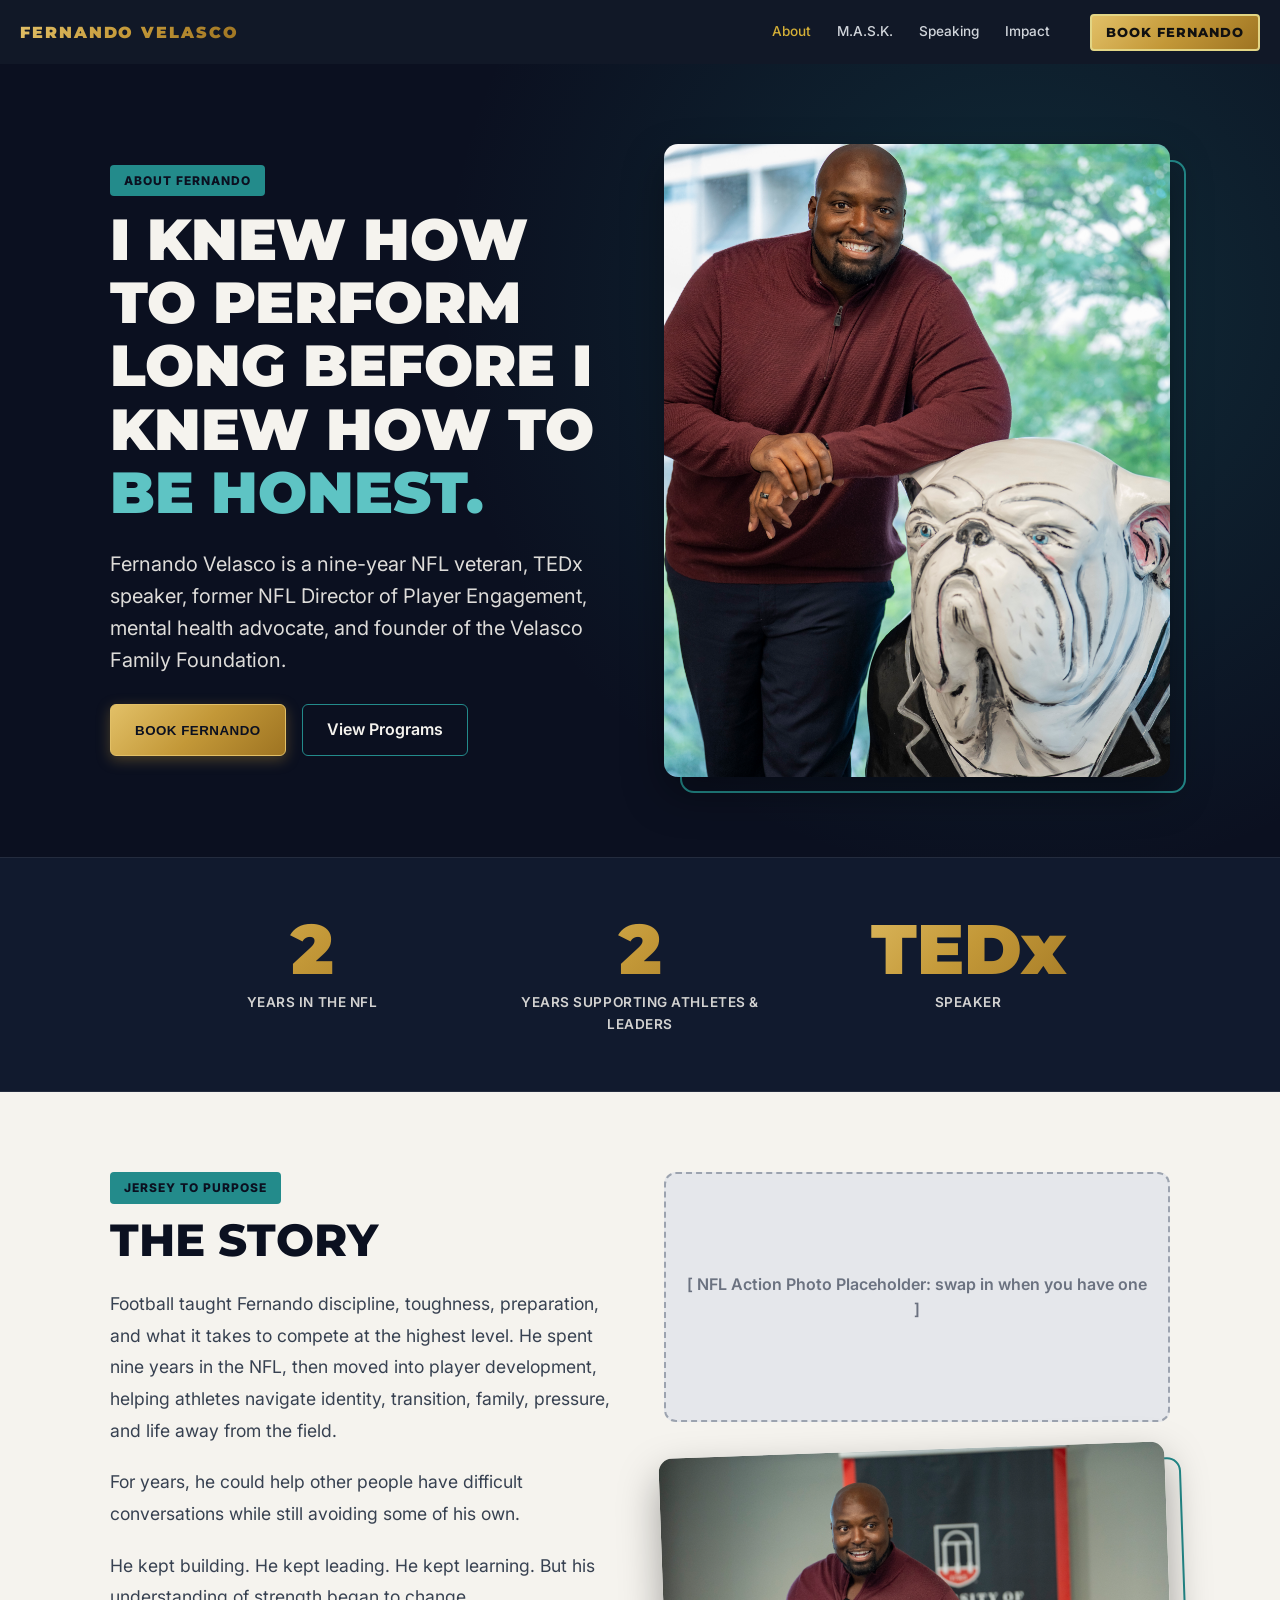
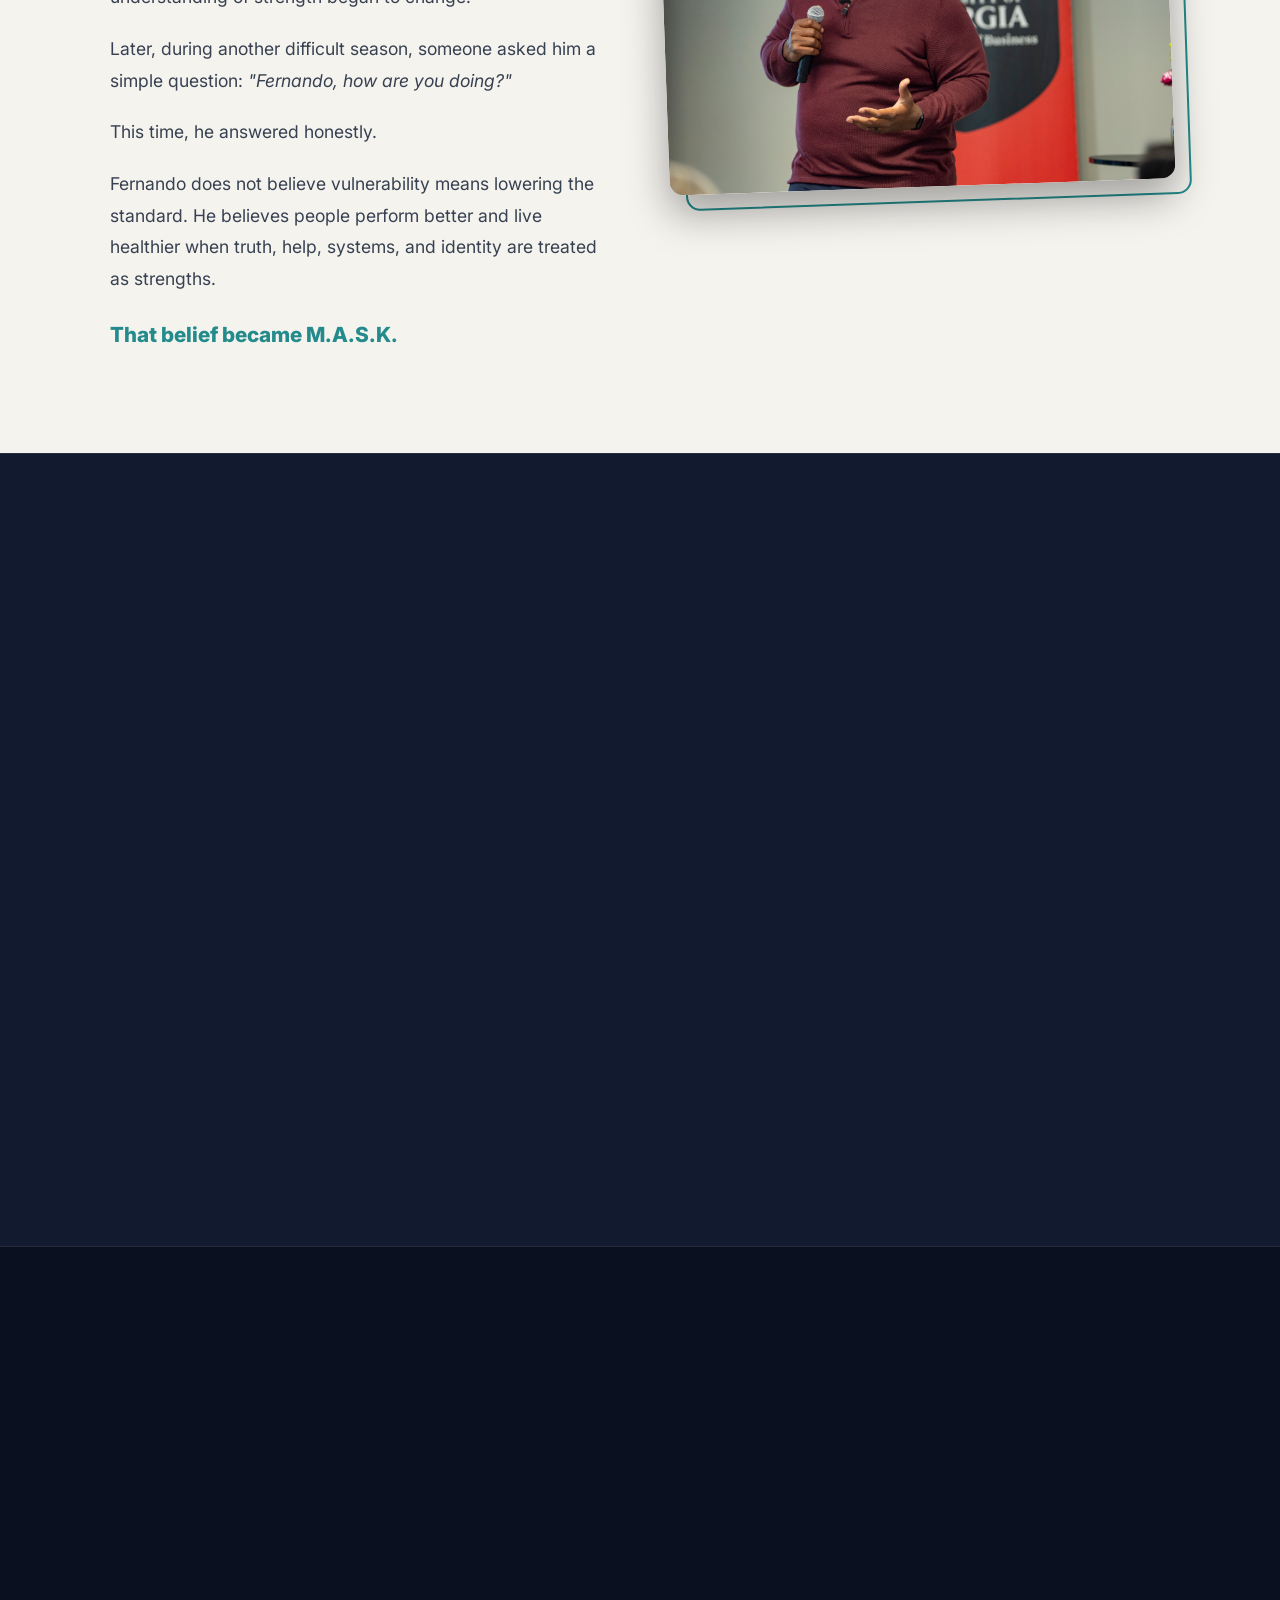
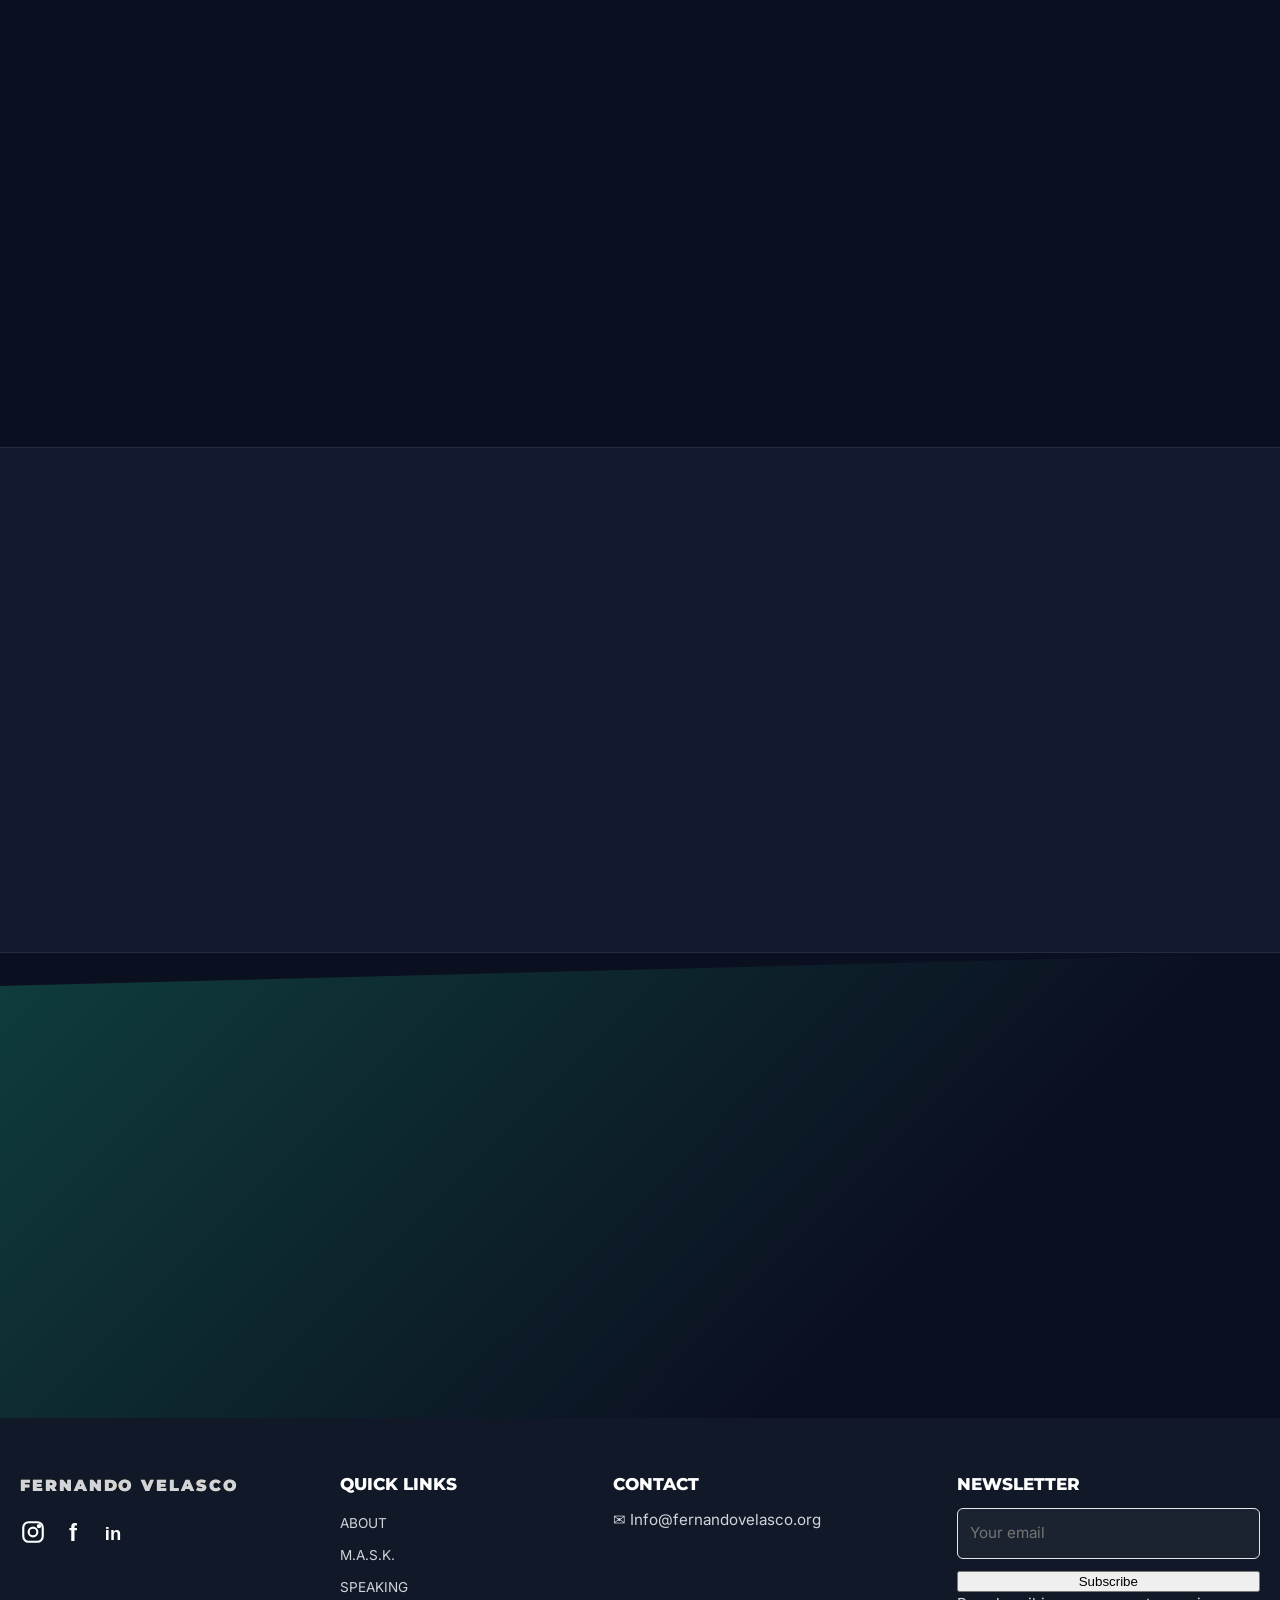
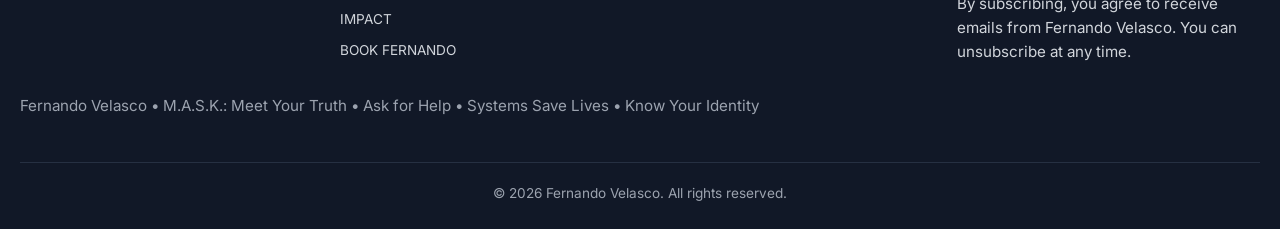
==== about.html @ ecd2d4f5 "Updated footers across all pages and add TED Talk video" ====
<!DOCTYPE html>
<html lang="en">
<head>
<meta charset="utf-8">
<meta name="viewport" content="width=device-width, initial-scale=1, viewport-fit=cover">
<title>About | Fernando Velasco</title>
<link rel="preconnect" href="https://fonts.googleapis.com">
<link href="https://fonts.googleapis.com/css2?family=Inter:wght@400;500;600;700&family=Montserrat:wght@800;900&display=swap" rel="stylesheet">
<link rel="stylesheet" href="styles.css">

<style>
  :root{--navy:#0B1020;--gold:#D4AF37;--gold-grad:linear-gradient(135deg,#E2C067 0%,#C39838 50%,#9E7422 100%);--gold-border:#E2C067;--teal:#238B8B;--teal-lt:#5EC4C4;--white:#F5F3EE;--card:#1B2330;--band:#111a2e}
  body{background:var(--navy);color:var(--white);font-family:'Inter',sans-serif}
  h1,h2,h3{color:var(--white)}
  .sec{padding:80px 0}
  .band{background:var(--band);border-block:1px solid rgba(255,255,255,.08)}

  /* LIGHT SECTION (contrast, like Jeremy / Rennie) */
  .light{background:var(--white);color:#1F2937}
  .light h2,.light h3{color:#0B1020}
  .light .lead-p{color:#374151}

  .badge-tag{display:inline-block;background:var(--teal);color:var(--navy);font-size:.75rem;font-weight:800;text-transform:uppercase;padding:6px 14px;border-radius:4px;letter-spacing:1px;margin-bottom:12px}
  .btn-gold{background:var(--gold-grad);color:#0B1020;font-weight:800;padding:12px 24px;border-radius:6px;border:1px solid var(--gold-border);cursor:pointer;text-transform:uppercase;letter-spacing:.5px;box-shadow:0 4px 14px rgba(195,152,56,.35);transition:transform .2s,box-shadow .2s;text-decoration:none;display:inline-flex;align-items:center;justify-content:center}
  .btn-gold:hover{transform:translateY(-1px);box-shadow:0 6px 18px rgba(195,152,56,.45)}
  .btn-teal-outline{background:transparent;color:var(--white);border:1px solid var(--teal);font-weight:600;padding:12px 24px;border-radius:6px;text-decoration:none;display:inline-flex;align-items:center;justify-content:center;transition:background .2s}
  .btn-teal-outline:hover{background:rgba(35,139,139,.15)}

  /* highlighted key phrases (like Ryan Leak's marker) */
  .hl{background:linear-gradient(transparent 58%,rgba(35,139,139,.55) 58%);padding:0 .1em;font-weight:700}
  .light .hl{background:linear-gradient(transparent 58%,rgba(35,139,139,.28) 58%)}
  .pop{color:var(--teal-lt)}

  blockquote{border:0!important;text-align:left;max-width:none;margin:28px 0 0;padding:0 0 0 22px;border-left:4px solid var(--teal)!important;font:italic 500 1.2rem/1.6 'Inter',sans-serif;background:none;color:var(--white);-webkit-text-fill-color:var(--white)}
  blockquote::before,blockquote::after{display:none!important;content:none!important}

  .grid-2col{display:grid;grid-template-columns:1fr 1fr;gap:48px;align-items:center}
  .grid-3col{display:grid;grid-template-columns:repeat(auto-fit,minmax(240px,1fr));gap:24px}
  .card-box{background:var(--card);border:1px solid rgba(255,255,255,.08);border-radius:12px;padding:32px;text-align:center;transition:transform .25s,border-color .25s}
  .card-box:hover{transform:translateY(-5px);border-color:var(--teal)}
  .card-box h3{margin-bottom:8px}
  .card-box p{margin:0;opacity:.85}
  .card-icon{width:48px;height:48px;border-radius:50%;background:rgba(35,139,139,.2);color:var(--teal-lt);display:grid;place-items:center;margin:0 auto 16px}

  /* photos */
  .pic{margin:0;position:relative;isolation:isolate}
  .pic img{width:100%;display:block;border-radius:14px;object-fit:cover;box-shadow:0 18px 40px rgba(0,0,0,.35)}
  .pic.tall img{aspect-ratio:4/5}
  .pic.wide img{aspect-ratio:3/2}
  .pic::after{content:"";position:absolute;inset:16px -16px -16px 16px;border:2px solid var(--teal);border-radius:14px;z-index:-1}
  .tilt{transform:rotate(-2deg)}
  .stack{display:flex;flex-direction:column;gap:28px}
  .image-placeholder{min-height:250px;background:#e5e7eb;border:2px dashed #9ca3af;border-radius:12px;display:grid;place-items:center;color:#6b7280;font-weight:600;text-align:center;padding:20px}

  /* stats */
  .stats{display:grid;grid-template-columns:repeat(3,1fr);gap:24px;text-align:center}
  .stat b{display:block;font:900 clamp(2.6rem,6vw,4.4rem)/1 Montserrat,sans-serif;background:var(--gold-grad);-webkit-background-clip:text;background-clip:text;color:transparent}
  .stat span{display:block;margin-top:8px;font-weight:600;letter-spacing:.04em;text-transform:uppercase;font-size:.85rem;opacity:.85}

  /* photo strip */
  .strip-photos{display:flex;gap:16px;overflow-x:auto;scroll-snap-type:x mandatory;padding:6px 20px 18px}
  .strip-photos img{flex:0 0 min(300px,72vw);height:380px;object-fit:cover;border-radius:14px;scroll-snap-align:center;transition:transform .3s}
  .strip-photos img:hover{transform:scale(1.03)}

  /* closing banner with angled top */
  .cta-band{background:linear-gradient(135deg,#0f3d3d,#0B1020 70%);clip-path:polygon(0 7%,100% 0,100% 100%,0 100%);padding:130px 0 90px}

  /* scroll-in stagger */
  .grid-3col>.fade:nth-child(3n+2),.stats>.fade:nth-child(3n+2){transition-delay:.12s}
  .grid-3col>.fade:nth-child(3n+3),.stats>.fade:nth-child(3n+3){transition-delay:.24s}

  @media(max-width:768px){.grid-2col{grid-template-columns:1fr}.pic::after{display:none}.tilt{transform:none}.stats{grid-template-columns:1fr}}
</style>
</head>
<body>

<!-- ============ HEADER ============ -->
<header><div class="wrap">
<a class="logo" href="home.html">FERNANDO VELASCO</a>
<nav id="nav"><a href="about.html">About</a><a href="mask.html">M.A.S.K.</a><a href="speaking.html">Speaking</a><a href="impact.html">Impact</a></nav>
<div style="display:flex;gap:10px;align-items:center">
  <button class="btn sm" data-book>Book Fernando</button>
  <button class="menu" id="menu" aria-label="Menu">☰</button>
</div>
</div></header>

<main>
<!-- ============ HERO ============ -->
<section class="sec" style="background:radial-gradient(circle at 80% 30%,rgba(35,139,139,.22),transparent 50%),var(--navy)">
  <div class="wrap fade" style="max-width:1100px">
    <div class="grid-2col">
      <div>
        <span class="badge-tag">ABOUT FERNANDO</span>
        <h1 style="font-size:clamp(2.2rem,4.5vw,3.6rem);line-height:1.1;margin-bottom:24px;font-weight:900">I KNEW HOW TO PERFORM LONG BEFORE I KNEW HOW TO <span class="pop">BE HONEST.</span></h1>
        <p style="font-size:1.25rem;line-height:1.6;opacity:.9;margin-bottom:28px">Fernando Velasco is a nine-year NFL veteran, TEDx speaker, former NFL Director of Player Engagement, mental health advocate, and founder of the Velasco Family Foundation.</p>
        <div style="display:flex;gap:16px;flex-wrap:wrap">
          <button class="btn-gold" data-book>Book Fernando</button>
          <a href="speaking.html" class="btn-teal-outline">View Programs</a>
        </div>
      </div>
      <figure class="pic tall"><img src="assets/images/fv-bulldog.jpg" alt="Fernando Velasco smiling, leaning on a bulldog statue"></figure>
    </div>
  </div>
</section>

<!-- ============ STATS ============ -->
<section class="sec band" style="padding:56px 0">
  <div class="wrap" style="max-width:1000px"><div class="stats">
    <div class="stat fade"><b data-count="9">9</b><span>Years in the NFL</span></div>
    <div class="stat fade"><b data-count="10">10</b><span>Years supporting athletes &amp; leaders</span></div>
    <div class="stat fade"><b>TEDx</b><span>Speaker</span></div>
  </div></div>
</section>

<!-- ============ THE STORY (light section) ============ -->
<section class="sec light">
  <div class="wrap" style="max-width:1100px">
    <div class="grid-2col" style="align-items:start">
      <div class="fade">
        <span class="badge-tag">JERSEY TO PURPOSE</span>
        <h2 style="font-size:clamp(2rem,3.5vw,2.8rem);margin-bottom:24px;font-weight:800">The Story</h2>
        <p class="lead-p" style="font-size:1.1rem;line-height:1.8;margin-bottom:20px">Football taught Fernando discipline, toughness, preparation, and what it takes to compete at the highest level. He spent nine years in the NFL, then moved into player development, helping athletes navigate identity, transition, family, pressure, and life away from the field.</p>
        <p class="lead-p" style="font-size:1.1rem;line-height:1.8;margin-bottom:20px">For years, he could help other people have difficult conversations while still avoiding some of his own.</p>
        <p class="lead-p" style="font-size:1.1rem;line-height:1.8;margin-bottom:20px">He kept building. He kept leading. He kept learning. But his understanding of strength began to change.</p>
        <p class="lead-p" style="font-size:1.1rem;line-height:1.8;margin-bottom:20px">Later, during another difficult season, someone asked him a simple question: <em>"Fernando, how are you doing?"</em></p>
        <p class="lead-p" style="font-size:1.1rem;line-height:1.8;margin-bottom:20px">This time, he answered honestly.</p>
        <p class="lead-p" style="font-size:1.1rem;line-height:1.8;margin-bottom:20px">Fernando does not believe vulnerability means lowering the standard. He believes people perform better and live healthier when truth, help, systems, and identity are treated as strengths.</p>
        <p style="font-size:1.3rem;font-weight:800;color:var(--teal);margin-top:24px">That belief became M.A.S.K.</p>
      </div>
      <div class="stack fade">
        <div class="image-placeholder">[ NFL Action Photo Placeholder: swap in when you have one ]</div>
        <figure class="pic wide tilt"><img src="assets/images/fv-speaking-mic.jpg" alt="Fernando Velasco speaking with a microphone at the University of Georgia"></figure>
      </div>
    </div>
  </div>
</section>

<!-- ============ WHY FERNANDO ============ -->
<section class="sec band">
  <div class="wrap fade" style="max-width:1100px">
    <div class="grid-2col">
      <figure class="pic tall"><img src="assets/images/fv-conversation.jpg" alt="Fernando Velasco in conversation at a leadership dinner"></figure>
      <div>
        <span class="badge-tag">THE DIFFERENCE</span>
        <h2 style="font-size:clamp(2rem,3.5vw,2.8rem);margin-bottom:24px;font-weight:800">Why Fernando</h2>
        <p style="font-size:1.15rem;line-height:1.8;opacity:.95;margin-bottom:20px">He has lived high performance and led high performers. He knows the pressure of being on the field and the responsibility of helping others succeed off it.</p>
        <p style="font-size:1.15rem;line-height:1.8;opacity:.95;margin-bottom:20px">His work brings together lived experience, player development, mental health advocacy, and doctoral study in learning and human development.</p>
        <blockquote>"Not from a football field alone. Not from a textbook alone. From years inside high-performance environments, sitting across from people when the cameras were not around."</blockquote>
      </div>
    </div>
  </div>
</section>

<!-- ============ CREDENTIALS ============ -->
<section class="sec">
  <div class="wrap" style="max-width:1100px">
    <div class="fade" style="text-align:center;max-width:700px;margin:0 auto 50px">
      <span class="badge-tag">TRACK RECORD</span>
      <h2 style="font-size:clamp(2rem,3.5vw,2.8rem);font-weight:800">Credentials &amp; Experience</h2>
    </div>
    <div class="grid-3col">
      <div class="card-box fade"><div class="card-icon"><svg width="22" height="22" fill="none" stroke="currentColor" stroke-width="2" viewBox="0 0 24 24"><path d="M12 15l-2 5l9-11h-7l2-5l-9 11h7z"/></svg></div><h3>Nine-year NFL career</h3></div>
      <div class="card-box fade"><div class="card-icon"><svg width="22" height="22" fill="none" stroke="currentColor" stroke-width="2" viewBox="0 0 24 24"><path d="M17 20h5v-2a3 3 0 00-5.356-1.857M17 20H7m10 0v-2c0-.656-.126-1.283-.356-1.857M7 20H2v-2a3 3 0 015.356-1.857M7 20v-2c0-.656.126-1.283.356-1.857m0 0a5.002 5.002 0 019.288 0M15 7a3 3 0 11-6 0 3 3 0 016 0zm6 3a2 2 0 11-4 0 2 2 0 014 0zM7 10a2 2 0 11-4 0 2 2 0 014 0z"/></svg></div><h3>Former NFL Director of Player Engagement</h3></div>
      <div class="card-box fade"><div class="card-icon"><svg width="22" height="22" fill="none" stroke="currentColor" stroke-width="2" viewBox="0 0 24 24"><path d="M13 10V3L4 14h7v7l9-11h-7z"/></svg></div><h3>Collegiate and professional athlete development</h3></div>
      <div class="card-box fade"><div class="card-icon"><svg width="22" height="22" fill="none" stroke="currentColor" stroke-width="2" viewBox="0 0 24 24"><path d="M19 11a7 7 0 01-7 7m0 0a7 7 0 01-7-7m7 7v4m0 0H8m4 0h4m-4-8a3 3 0 01-3-3V5a3 3 0 116 0v6a3 3 0 01-3 3z"/></svg></div><h3>TEDx speaker</h3></div>
      <div class="card-box fade"><div class="card-icon"><svg width="22" height="22" fill="none" stroke="currentColor" stroke-width="2" viewBox="0 0 24 24"><path d="M9 12l2 2 4-4m5.618-4.016A11.955 11.955 0 0112 2.944a11.955 11.955 0 01-8.618 3.04A12.02 12.02 0 003 9c0 5.591 3.824 10.29 9 11.622 5.176-1.332 9-6.03 9-11.622 0-1.042-.133-2.052-.382-3.016z"/></svg></div><h3>Mental health advocate speaking from lived experience</h3></div>
      <div class="card-box fade"><div class="card-icon"><svg width="22" height="22" fill="none" stroke="currentColor" stroke-width="2" viewBox="0 0 24 24"><path d="M4.318 6.318a4.5 4.5 0 000 6.364L12 20.364l7.682-7.682a4.5 4.5 0 00-6.364-6.364L12 7.636l-1.318-1.318a4.5 4.5 0 00-6.364 0z"/></svg></div><h3>Founder, Velasco Family Foundation</h3></div>
      <div class="card-box fade"><div class="card-icon"><svg width="22" height="22" fill="none" stroke="currentColor" stroke-width="2" viewBox="0 0 24 24"><path d="M12 14l9-5-9-5-9 5 9 5z"/><path d="M12 14l6.16-3.422a12.083 12.083 0 01.665 6.479A11.952 11.952 0 0112 20.055a11.952 11.952 0 01-6.824-2.998 12.078 12.078 0 01.665-6.479L12 14z"/></svg></div><h3>Doctoral student in learning, leadership, and human development</h3></div>
    </div>
  </div>
</section>

<!-- ============ PHOTO STRIP (swipe / scroll sideways) ============ -->
<section class="band" style="padding:50px 0">
  <div class="strip-photos fade">
    <img src="assets/images/fv-table-laugh.jpg" alt="Fernando Velasco at a leadership dinner" style="object-position:40% center">
    <img src="assets/images/fv-speaking-slide.jpg" alt="Fernando Velasco presenting" style="object-position:75% center">
    <img src="assets/images/fv-conversation.jpg" alt="Fernando Velasco in conversation">
    <img src="assets/images/fv-speaking-mic.jpg" alt="Fernando Velasco speaking at the University of Georgia" style="object-position:40% center">
    <img src="assets/images/fv-bulldog.jpg" alt="Fernando Velasco with a bulldog statue">
  </div>
</section>

<!-- ============ CLOSING BANNER ============ -->
<section class="cta-band">
  <div class="wrap fade" style="max-width:900px;text-align:center">
    <h2 style="font-size:clamp(2.2rem,4vw,3.2rem);font-weight:900;margin-bottom:20px">READY TO TRANSFORM YOUR TEAM OR EVENT?</h2>
    <p style="font-size:1.2rem;opacity:.9;margin:0 auto 32px;max-width:60ch">Bring Fernando's powerful story and practical frameworks to your organization.</p>
    <div style="display:flex;gap:16px;justify-content:center;flex-wrap:wrap">
      <button class="btn-gold" data-book>Book Fernando</button>
      <a href="speaking.html" class="btn-teal-outline">View Speaking Programs</a>
    </div>
  </div>
</section>
</main>

<!-- ============ FOOTER ============ -->
<footer>
  <div class="wrap">
    <div class="foot-grid">
      <div>
        <a class="logo" href="home.html">FERNANDO VELASCO</a>
        <div class="social">
          <a href="https://www.instagram.com/kidfromwrens?stkn=MzF6Zmh2bGFzdXU0" target="_blank" rel="noopener noreferrer" aria-label="Instagram"><svg viewBox="0 0 24 24" fill="none" stroke="currentColor" stroke-width="2"><rect x="3" y="3" width="18" height="18" rx="5"/><circle cx="12" cy="12" r="4"/><circle cx="17.5" cy="6.5" r="1" fill="currentColor"/></svg></a>
          <a href="https://www.facebook.com/share/1AR26XKZns/?mibextid=wwXIfr" target="_blank" rel="noopener noreferrer" aria-label="Facebook"><svg viewBox="0 0 24 24"><text x="12" y="20" text-anchor="middle" font-size="22" font-weight="800" fill="currentColor" font-family="Arial,sans-serif">f</text></svg></a>
          <a href="https://www.linkedin.com/in/fernando-velasco-0063501b3?utm_source=share_via&utm_content=profile&utm_medium=member_ios" target="_blank" rel="noopener noreferrer" aria-label="LinkedIn"><svg viewBox="0 0 24 24"><text x="12" y="19" text-anchor="middle" font-size="17" font-weight="800" fill="currentColor" font-family="Arial,sans-serif">in</text></svg></a>
        </div>
      </div>
      <div>
        <h4>Quick Links</h4>
        <a href="about.html">About</a>
        <a href="mask.html">M.A.S.K.</a>
        <a href="speaking.html">Speaking</a>
        <a href="impact.html">Impact</a>
        <a href="book.html">Book Fernando</a>
      </div>
      <div>
        <h4>Contact</h4>
        <p>&#9993; <a href="mailto:Info@fernandovelasco.org">Info@fernandovelasco.org</a></p>
      </div>
      <div>
        <h4>Newsletter</h4>
        <form class="news" id="newsletter">
          <input type="email" required placeholder="Your email" aria-label="Email address">
          <button type="submit">Subscribe</button>
        </form>
        <p class="news-note">By subscribing, you agree to receive emails from Fernando Velasco. You can unsubscribe at any time.</p>
      </div>
    </div>
    <p class="foot-line">Fernando Velasco • M.A.S.K.: Meet Your Truth • Ask for Help • Systems Save Lives • Know Your Identity</p>
    <p class="foot-copy">&copy; 2026 Fernando Velasco. All rights reserved.</p>
  </div>
</footer>

<!-- ============ MODALS ============ -->
<div class="modal" id="bm"><div class="box"><button class="x" data-close aria-label="Close">×</button><h2>Book Fernando</h2><div data-form></div></div></div>
<div class="modal" id="rm"><div class="box"><button class="x" data-close aria-label="Close">×</button><div class="vid" style="cursor:default">Speaking reel placeholder: embed video here</div></div></div>

<script src="script.js"></script>
<script>
/* count-up numbers in the stats row */
document.querySelectorAll('[data-count]').forEach(el=>{const n=+el.dataset.count;let done=false;
new IntersectionObserver((e,o)=>{if(e[0].isIntersecting&&!done){done=true;let t=0;const s=()=>{t+=n/40;el.textContent=Math.round(Math.min(t,n));if(t<n)requestAnimationFrame(s)};s();o.disconnect()}}).observe(el)});
</script>
</body>
</html>
---- styles.css ----
/* ============ THEME VARIABLES ============ */
/* Colors are defined once here as CSS variables and reused everywhere.
   --gold-grad is the metallic gold gradient used on the logo, buttons, and strip. */
:root{--ink:#111827;--bg:#fff;--alt:#F8FAFC;--text:#1F2937;--head:#000;--gold:#C9A24B;--gold-grad:linear-gradient(135deg,#9A6A22 0%,#C9A24B 28%,#E2D585 50%,#C9A24B 72%,#8F5F1E 100%);--line:#e5e7eb;--card:#fff;--dark:#111827;
/* Safe-area padding keeps content clear of phone notches and system bars */
box-sizing:border-box;padding-top:env(safe-area-inset-top,0px);padding-bottom:env(safe-area-inset-bottom,0px)}

/* Dark mode: follows the visitor's system setting unless data-theme="light" is set on <html> */
@media(prefers-color-scheme:dark){:root:not([data-theme="light"]){--bg:#0b1020;--alt:#111827;--text:#d1d5db;--head:#fff;--line:#263042;--card:#161e2e;--dark:#05080f}}
/* Dark mode forced on manually with data-theme="dark" */
:root[data-theme="dark"]{--bg:#0b1020;--alt:#111827;--text:#d1d5db;--head:#fff;--line:#263042;--card:#161e2e;--dark:#05080f}

/* ============ BASE / RESET ============ */
html{height:100%;scroll-padding-top:env(safe-area-inset-top,0px);scroll-behavior:smooth}
*{box-sizing:border-box}
body{margin:0;background:var(--bg);color:var(--text);font:16px/1.6 Inter,system-ui,sans-serif}

/* ============ TYPOGRAPHY ============ */
/* Headings: heavy, uppercase Montserrat. clamp() scales sizes between mobile and desktop */
h1,h2,h3{font-family:Montserrat,Inter,sans-serif;font-weight:900;color:var(--head);line-height:1.08;text-transform:uppercase;margin:0 0 .5em}
h1{font-size:clamp(2.2rem,7vw,4.6rem)}h2{font-size:clamp(1.6rem,4vw,2.6rem)}h3{font-size:1.15rem}
a{color:inherit}

/* ============ LAYOUT ============ */
/* .wrap centers content and caps its width; section.b is the standard page section */
.wrap{max-width:1100px;margin:0 auto;padding:0 20px}
section.b{padding:72px 0}.alt{background:var(--alt)}

/* ============ HEADER & NAVIGATION ============ */
/* Sticky dark header that stays at the top while scrolling */
header{position:sticky;top:env(safe-area-inset-top,0px);z-index:20;background:var(--ink);color:#fff}
header .wrap{display:flex;align-items:center;justify-content:space-between;gap:12px;height:64px}
/* Logo text is filled with the gold gradient (transparent text over a clipped background) */
.logo{font:900 1rem Montserrat,sans-serif;letter-spacing:.12em;text-decoration:none;background:var(--gold-grad);-webkit-background-clip:text;background-clip:text;color:transparent}
nav{display:flex;gap:18px}nav a{color:#d1d5db;text-decoration:none;font-size:.85rem;font-weight:500}nav a.on,nav a:hover{color:var(--gold)}
/* Mobile (820px and below): hide the nav, show the hamburger; .open drops the nav down as a column */
@media(max-width:820px){nav{display:none}nav.open{display:flex;position:absolute;top:64px;left:0;right:0;background:var(--ink);flex-direction:column;padding:16px 20px}.menu{display:block!important}}
/* Hamburger button: hidden on desktop */
.menu{display:none;background:none;border:1px solid #374151;color:#fff;border-radius:6px;padding:6px 10px}

/* ============ BUTTONS ============ */
/* .btn = gold gradient button, .o = outline variant, .sm = smaller size */
.btn{display:inline-block;background:var(--gold-grad);color:#111;border:2px solid #E2D585;font:800 .8rem Montserrat,sans-serif;letter-spacing:.08em;text-transform:uppercase;padding:13px 22px;border-radius:4px;cursor:pointer;text-decoration:none}
.btn:hover{filter:brightness(1.1)}.btn.o{background:none;color:#fff}.btn.sm{padding:9px 14px}

/* ============ HERO ============ */
.hero{background:linear-gradient(135deg,#0b1020,#111827 55%,#3a2a0a);color:#fff;padding:96px 0 80px}
.hero h1{color:#fff;max-width:14ch}.hero p{max-width:60ch;font-size:1.15rem;color:#d1d5db}
/* Row of call-to-action buttons that wraps on small screens */
.cta{display:flex;flex-wrap:wrap;gap:12px;margin-top:28px}

/* ============ CREDIBILITY STRIP ============ */
.strip{background:var(--gold-grad);color:#111;font:800 .8rem Montserrat,sans-serif;letter-spacing:.06em;text-align:center;padding:14px 20px;text-transform:uppercase}

/* ============ LOGO TICKER ============ */
/* The inner div is twice the width of one set of logos and slides left by 50%,
   then loops, so the repeated items make the scroll look endless */
.ticker{overflow:hidden;border-block:1px solid var(--line);padding:18px 0}
.ticker div{display:flex;gap:48px;width:max-content;animation:tk 30s linear infinite;font:800 .95rem Montserrat;opacity:.5;color:var(--head)}
@keyframes tk{to{transform:translateX(-50%)}}

/* ============ QUOTE ============ */
blockquote{font-size:clamp(1.2rem,2.6vw,1.7rem);border-left:5px solid var(--gold);margin:0;padding:6px 0 6px 22px;color:var(--head);font-weight:500}

/* ============ GRIDS & CARDS ============ */
/* auto-fit grids: columns wrap automatically based on available width (.g4 = narrower columns, .g3 = wider) */
.grid{display:grid;gap:18px}.g4{grid-template-columns:repeat(auto-fit,minmax(220px,1fr))}.g3{grid-template-columns:repeat(auto-fit,minmax(260px,1fr))}
.card{background:var(--card);border:1px solid var(--line);border-radius:8px;padding:24px}

/* ============ M.A.S.K. CARDS ============ */
/* Clickable cards: hover or .open lifts the card and highlights the border */
.mask{cursor:pointer;transition:.25s;position:relative;overflow:hidden}
.mask:hover,.mask.open{transform:translateY(-4px);border-color:var(--gold)}
/* Big gold letter (M, A, S, K) */
.mask .l{font:900 3.5rem Montserrat;background:var(--gold-grad);-webkit-background-clip:text;background-clip:text;color:transparent;line-height:1}
/* Description is collapsed by default and expands when the card is .open */
.mask .d{max-height:0;overflow:hidden;transition:max-height .35s}.mask.open .d{max-height:240px}

/* ============ CHECKMARK LISTS ============ */
ul.chk{padding:0;list-style:none}ul.chk li{padding:6px 0 6px 28px;position:relative}ul.chk li:before{content:"✓";position:absolute;left:0;color:var(--gold);font-weight:800}

/* ============ DARK SECTIONS ============ */
.dark{background:var(--dark);color:#d1d5db}.dark h2{color:#fff}

/* ============ VIDEO PLACEHOLDER ============ */
/* 16:9 box with a dark radial gradient; stands in until a real video is embedded */
.vid{aspect-ratio:16/9;background:#000 radial-gradient(circle,#3a2a0a,#05080f);border-radius:10px;display:grid;place-items:center;cursor:pointer;color:#fff;border:0;width:100%;font:800 1rem Montserrat}

/* ============ TESTIMONIAL CAROUSEL ============ */
/* Only the slide with .on is visible; the dots below mark which one is active */
.car{position:relative;min-height:170px}.car .t{display:none;font-size:1.25rem;color:var(--head)}.car .t.on{display:block}
.dots button{width:10px;height:10px;border-radius:50%;border:0;background:var(--line);margin-right:8px;cursor:pointer}.dots .on{background:var(--gold)}

/* ============ SCROLL FADE-IN ============ */
/* Elements start hidden and shifted down; adding .in (via script) fades them into place */
.fade{opacity:0;transform:translateY(22px);transition:.7s}.fade.in{opacity:1;transform:none}

/* ============ FORMS ============ */
/* .r = a row of fields that wraps to fit the width */
form{display:grid;gap:12px}form .r{display:grid;gap:12px;grid-template-columns:repeat(auto-fit,minmax(200px,1fr))}
input,select,textarea{width:100%;padding:12px;border:1px solid var(--line);border-radius:6px;font:inherit;background:var(--card);color:var(--text)}
label{font-size:.8rem;font-weight:600;display:block;margin-bottom:4px}

/* ============ MODALS ============ */
/* Full-screen dark overlay; hidden until .on is added, then centered with flexbox */
.modal{position:fixed;inset:0;background:rgba(0,0,0,.75);display:none;align-items:center;justify-content:center;z-index:50;padding:16px}.modal.on{display:flex}
.modal .box{background:var(--bg);border-radius:10px;max-width:640px;width:100%;max-height:92%;overflow:auto;padding:28px;position:relative}
/* Close (×) button in the top-right corner of the modal */
.x{position:absolute;right:12px;top:8px;background:none;border:0;font-size:1.8rem;color:var(--text);cursor:pointer}

/* ============ FOOTER & MISC ============ */
footer{background:var(--ink);color:#9ca3af;padding:36px 0;text-align:center;font-size:.85rem}
.note{font-size:.8rem;opacity:.7}

/* ============ ACCESSIBILITY ============ */
/* Turn off the fade-in and ticker animations for visitors who prefer reduced motion */
@media(prefers-reduced-motion:reduce){.fade{transition:none}.ticker div{animation:none}}

.lead{max-width:62ch;font-size:1.15rem;margin-bottom:32px}
.g2{grid-template-columns:repeat(auto-fit,minmax(min(100%,420px),1fr))}
.card:hover{border-color:var(--gold)}

.kt-sub{font-family:Montserrat,sans-serif;font-weight:800;font-size:clamp(1.2rem,3vw,1.9rem);line-height:1.2;color:var(--gold);margin:0 0 24px}
.kt-sub.white{color:#fff;margin-top:36px}
.kt-callout{font-weight:800;color:#fff;font-size:1.25rem;border-left:4px solid var(--gold);padding-left:18px;margin:28px 0}


.ticker{background:transparent;border-color:#e5e7eb}
.ticker div{opacity:1;align-items:center}
.ticker span{opacity:.5;color:#111827}
.ticker img{height:40px;width:auto;opacity:1;filter:brightness(1.4)}
.ticker img.lg{height:90px}

footer{text-align:left;padding:56px 0 24px;font-size:.95rem}
.foot-grid{display:grid;gap:40px;grid-template-columns:1.2fr 1fr 1.3fr 1.3fr}
@media(max-width:820px){.foot-grid{grid-template-columns:1fr 1fr}}
@media(max-width:520px){.foot-grid{grid-template-columns:1fr}}
.foot-grid h4{font:800 1.05rem Montserrat,sans-serif;color:#fff;text-transform:uppercase;margin:0 0 14px}
.foot-grid a{color:#d1d5db;text-decoration:none}
.foot-grid > div > a:not(.logo){display:block;padding:5px 0;text-transform:uppercase;font-size:.85rem}
.foot-grid a:hover{color:var(--gold)}
.foot-grid p{margin:0 0 14px;color:#d1d5db}
.foot-logo{max-width:220px;height:auto}
.social{display:flex;gap:14px;margin-top:20px}
.social a{width:26px;height:26px;color:#fff}
.social svg{width:100%;height:100%}
.foot-copy{text-align:center;margin:44px 0 0;padding-top:20px;border-top:1px solid #263042;color:#9ca3af;font-size:.85rem}

.quote{
  position:relative;
  padding:52px 28px 28px;
  border-top:4px solid var(--gold);
  background:linear-gradient(180deg,rgba(201,162,75,.10),transparent 55%),var(--card);
  box-shadow:0 12px 30px rgba(0,0,0,.28);
  transition:transform .25s,box-shadow .25s;
}
.quote:hover{transform:translateY(-5px);box-shadow:0 18px 38px rgba(0,0,0,.4)}
.quote::before{
  font:900 5rem/1 Montserrat,sans-serif;
  background:var(--gold-grad);-webkit-background-clip:text;background-clip:text;color:transparent;
}
.quote p{font-size:1.2rem;line-height:1.55;font-weight:500;color:var(--head)}
.quote .who{
  display:block;border-top:1px solid var(--line);padding-top:14px;
  font-size:.9rem;font-weight:700;color:var(--gold);
}

.quote .who strong{display:block;font-size:1.05rem;color:var(--head);margin-bottom:2px}

/* wider, centered layout */
.wrap{max-width:1280px}
section .wrap>p{margin-left:auto;margin-right:auto}
/*section .wrap>p{max-width:75ch}*/

/* centered hero */
.hero{text-align:center;padding:120px 0 100px;
  background:radial-gradient(ellipse at 50% 120%,#3a2a0a,transparent 62%),linear-gradient(180deg,#0b1020,#111827)}
.hero h1{max-width:18ch;margin-inline:auto}
.hero p{margin-inline:auto}
.hero .cta{justify-content:center}

/* centered section helper + 4-across M.A.S.K. grid */
.center{text-align:center}
.center>p,.center .lead{margin-inline:auto}
.mask-grid{display:grid;gap:20px;grid-template-columns:repeat(4,1fr);text-align:left}
@media(max-width:900px){.mask-grid{grid-template-columns:repeat(2,1fr)}}
@media(max-width:560px){.mask-grid{grid-template-columns:1fr}}

/* new pull-quote style (replaces the gold-bar blockquote) */
blockquote{position:relative;border:0;margin:48px auto;padding:0 20px;max-width:900px;text-align:center;
  font:800 clamp(1.5rem,3.4vw,2.6rem)/1.2 Montserrat,sans-serif;
  background:var(--gold-grad);-webkit-background-clip:text;background-clip:text;color:transparent}
blockquote::before,blockquote::after{content:"";display:block;width:80px;height:3px;background:var(--gold-grad);margin:0 auto}
blockquote::before{margin-bottom:26px}
blockquote::after{margin-top:26px}

/* Fernando quote: white text, keeps the gold lines */
blockquote.q-white{background:none;-webkit-background-clip:border-box;background-clip:border-box;color:#fff}

/* "Not how to stop performing" quote: plain white, Alex Brush script */
blockquote.q-banner{
  background:none;-webkit-background-clip:border-box;background-clip:border-box;
  color:#fff;font-family:'Alex Brush',cursive;font-weight:400;
  text-transform:none;letter-spacing:.01em;line-height:1.25;
  font-size:clamp(2.2rem,5.5vw,4rem);
  max-width:900px;padding:0 20px;border-radius:0;box-shadow:none;
}
blockquote.q-banner::before,blockquote.q-banner::after{display:none}

.split{display:grid;grid-template-columns:5fr 6fr;gap:56px;align-items:center}
.split.rev{grid-template-columns:6fr 5fr}
.split.rev .photo{order:2}
.photo{margin:0;position:relative;isolation:isolate}
.photo img{width:100%;height:auto;display:block;border-radius:14px;box-shadow:0 18px 40px rgba(0,0,0,.35)}
.photo::after{content:"";position:absolute;inset:16px -16px -16px 16px;border:2px solid var(--gold);border-radius:14px;z-index:-1}
.photo-row{display:grid;gap:14px;grid-template-columns:repeat(3,1fr)}
.photo-row img{width:100%;aspect-ratio:4/5;object-fit:cover;border-radius:12px;display:block}
@media(max-width:820px){.split,.split.rev{grid-template-columns:1fr}.split.rev .photo{order:0}.photo::after{display:none}.photo-row{grid-template-columns:1fr}}

.split blockquote{font-size:clamp(1.3rem,2.2vw,1.9rem);margin:32px auto}


/* hero emphasis words */
.hl-gold{background:var(--gold-grad);-webkit-background-clip:text;background-clip:text;color:transparent}
.hl-script{
  font-family:'Alex Brush',cursive;font-weight:400;text-transform:none;
  font-size:1.4em;line-height:.9;color:#E2D585;
  display:inline-block;padding:0 .08em;
}
.hero h1{max-width:20ch}
/*
.hero{text-align:left;padding:80px 0 0;overflow:hidden;
  background:radial-gradient(circle at 75% 65%,rgba(250,204,21,.25),transparent 45%),linear-gradient(180deg,#0b1020,#111827)}
.hero-split{display:grid;grid-template-columns: 1fr 1.1fr;gap:40px;align-items:end}
.hero-text{align-self:center;padding-bottom:90px}
.hero h1{max-width:14ch;margin-inline:0}
.hero p{margin-inline:0}
.hero .cta{justify-content:flex-start}
.hero-photo{width:100%;max-width:700px;height:auto;display:block;margin:0 0 0 auto;filter:drop-shadow(0 20px 40px rgba(0,0,0,.45))}
@media(max-width:820px){
  .hero-split{grid-template-columns:1fr;text-align:center}
  .hero-text{padding-bottom:20px}
  .hero h1,.hero p{margin-inline:auto}
  .hero .cta{justify-content:center}
}

.hero-photo {
  transform: scale(1.2);
  transform-origin: bottom right;
}
*/

/* Hero grid container */
.hero-split {
  display: grid;
  grid-template-columns: 1fr 1fr;
  gap: 40px;
  align-items: flex-end; /* Keeps image aligned to bottom */
}

/* Image Wrapper */
.hero-photo-container {
  position: relative;
  width: 100%;
  height: 600px; /* Gives the photo a solid fixed vertical presence */
  overflow: hidden;
}

/* Base Photo styling */
.hero-photo {
  width: 100%;
  height: 100%;
  object-fit: cover;
  object-position: top center; /* Keeps Fernando's head and chest centered */
  display: block;
}

/* Smooth edge fading using pseudo-overlay */
.hero-photo-container::after {
  content: '';
  position: absolute;
  inset: 0;
  pointer-events: none;
  background: 
    linear-gradient(to right, #0b1020 0%, transparent 40%),  /* Fades left edge */
    linear-gradient(to top, #111827 0%, transparent 20%),    /* Fades bottom edge */
    linear-gradient(to bottom, #0b1020 0%, transparent 15%); /* Fades top edge */
}

@media(max-width: 820px) {
  .hero-split {
    grid-template-columns: 1fr;
  }
  .hero-photo-container {
    height: 400px;
  }
}

/*
.card-box {
  background: linear-gradient(145deg, #1d2636 0%, #151c28 100%);
  border: 1px solid rgba(255, 255, 255, 0.08);
  border-top: 3px solid var(--teal);
  border-radius: 12px;
  padding: 32px 24px;
  text-align: center;
  transition: all 0.3s cubic-bezier(0.4, 0, 0.2, 1);
  position: relative;
  overflow: hidden;
}

/* Gold highlight for top feature cards */
/*
.card-box:nth-child(1),
.card-box:nth-child(3) {
  border-top-color: var(--gold-border);
}

.card-box:hover {
  transform: translateY(-6px);
  border-color: rgba(255, 255, 255, 0.2);
  border-top-color: var(--gold-border);
  box-shadow: 0 12px 30px -10px rgba(0, 0, 0, 0.5),
              0 0 20px rgba(35, 139, 139, 0.15);
}

.card-box h3 {
  color: #FFFFFF !important;
  font-size: 1.25rem;
  font-weight: 800;
  text-transform: uppercase;
  letter-spacing: 0.5px;
  margin-bottom: 12px;
}

.card-box p {
  font-size: 0.95rem;
  line-height: 1.6;
  color: rgba(245, 243, 238, 0.75);
  margin: 0;
}

.card-icon {
  width: 42px;
  height: 42px;
  margin: 0 auto 16px;
  display: flex;
  align-items: center;
  justify-content: center;
  background: rgba(35, 139, 139, 0.12);
  border-radius: 50%;
  color: var(--teal);
}
*/

.card-box {
  background: linear-gradient(145deg, #1d2636 0%, #151c28 100%);
  border: 1px solid rgba(255, 255, 255, 0.08);
  border-top: 3px solid var(--teal); /* All cards default to teal top border */
  border-radius: 12px;
  padding: 32px 24px;
  text-align: center;
  transition: all 0.3s cubic-bezier(0.4, 0, 0.2, 1);
  position: relative;
  overflow: hidden;
}

.card-icon {
  width: 42px;
  height: 42px;
  margin: 0 auto 16px;
  display: flex;
  align-items: center;
  justify-content: center;
  background: rgba(35, 139, 139, 0.12); /* Default teal icon background */
  border-radius: 50%;
  color: var(--teal);                   /* Default teal icon color */
  transition: all 0.3s ease;
}

/* HOVER STATE: Turns border & icon GOLD on hover for ALL cards */
.card-box:hover {
  transform: translateY(-6px);
  border-color: rgba(255, 255, 255, 0.2);
  border-top-color: var(--gold-border);  /* Top border shifts to gold */
  box-shadow: 0 12px 30px -10px rgba(0, 0, 0, 0.5),
              0 0 20px rgba(226, 192, 103, 0.2);
}

.card-box:hover .card-icon {
  color: #E2C067;                         /* Icon turns gold */
  background: rgba(226, 192, 103, 0.15);  /* Icon background turns gold tint */
}


/* Hidden base state */
.reveal {
  opacity: 0;
  transform: translateY(30px);
  transition: opacity 0.7s cubic-bezier(0.16, 1, 0.3, 1), 
              transform 0.7s cubic-bezier(0.16, 1, 0.3, 1);
  will-change: opacity, transform;
}

/* Visible active state triggered by JS */
.reveal.active {
  opacity: 1;
  transform: translateY(0);
}

/* Optional: Staggered animation for grid items */
.grid-3col .card-box:nth-child(2) { transition-delay: 0.1s; }
.grid-3col .card-box:nth-child(3) { transition-delay: 0.2s; }
.grid-3col .card-box:nth-child(4) { transition-delay: 0.1s; }
.grid-3col .card-box:nth-child(5) { transition-delay: 0.2s; }
.grid-3col .card-box:nth-child(6) { transition-delay: 0.3s; }

@media(min-width:821px){
  header .wrap nav{margin-left:auto;margin-right:28px;gap:26px}
}
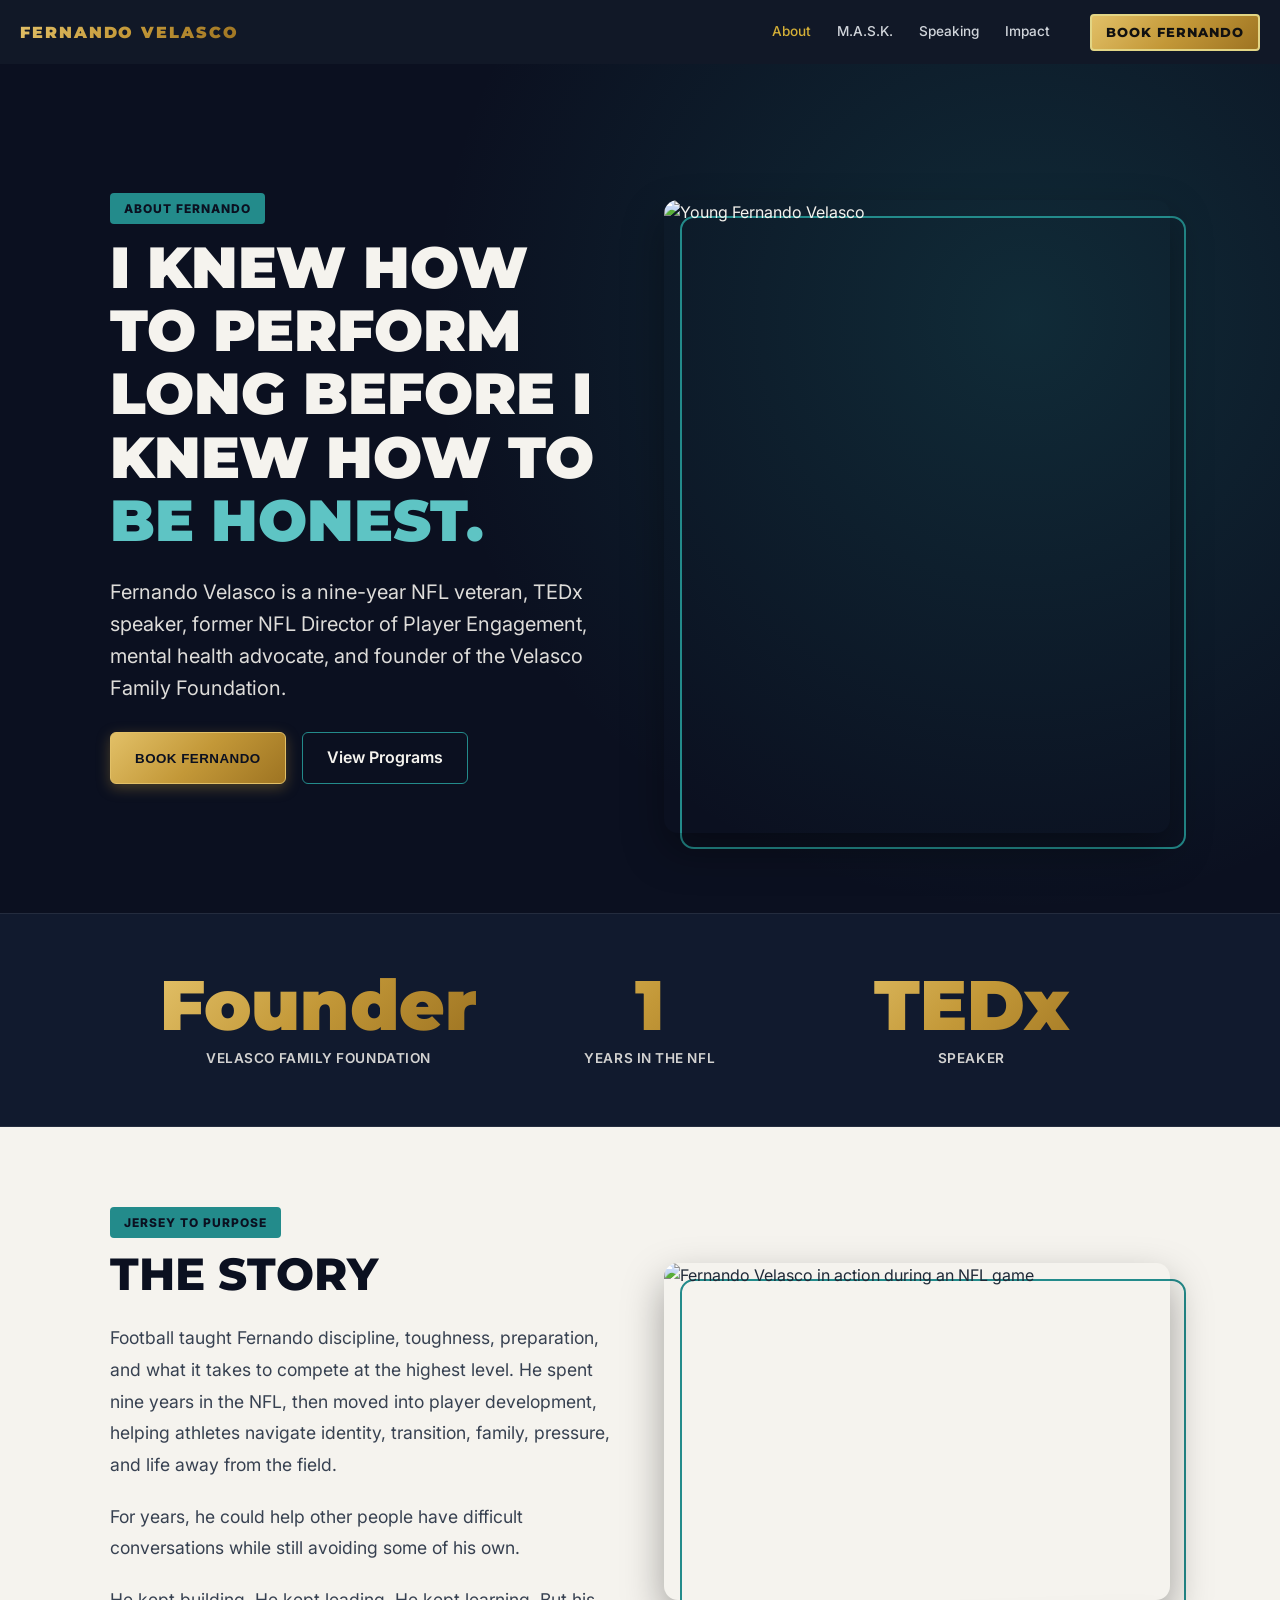
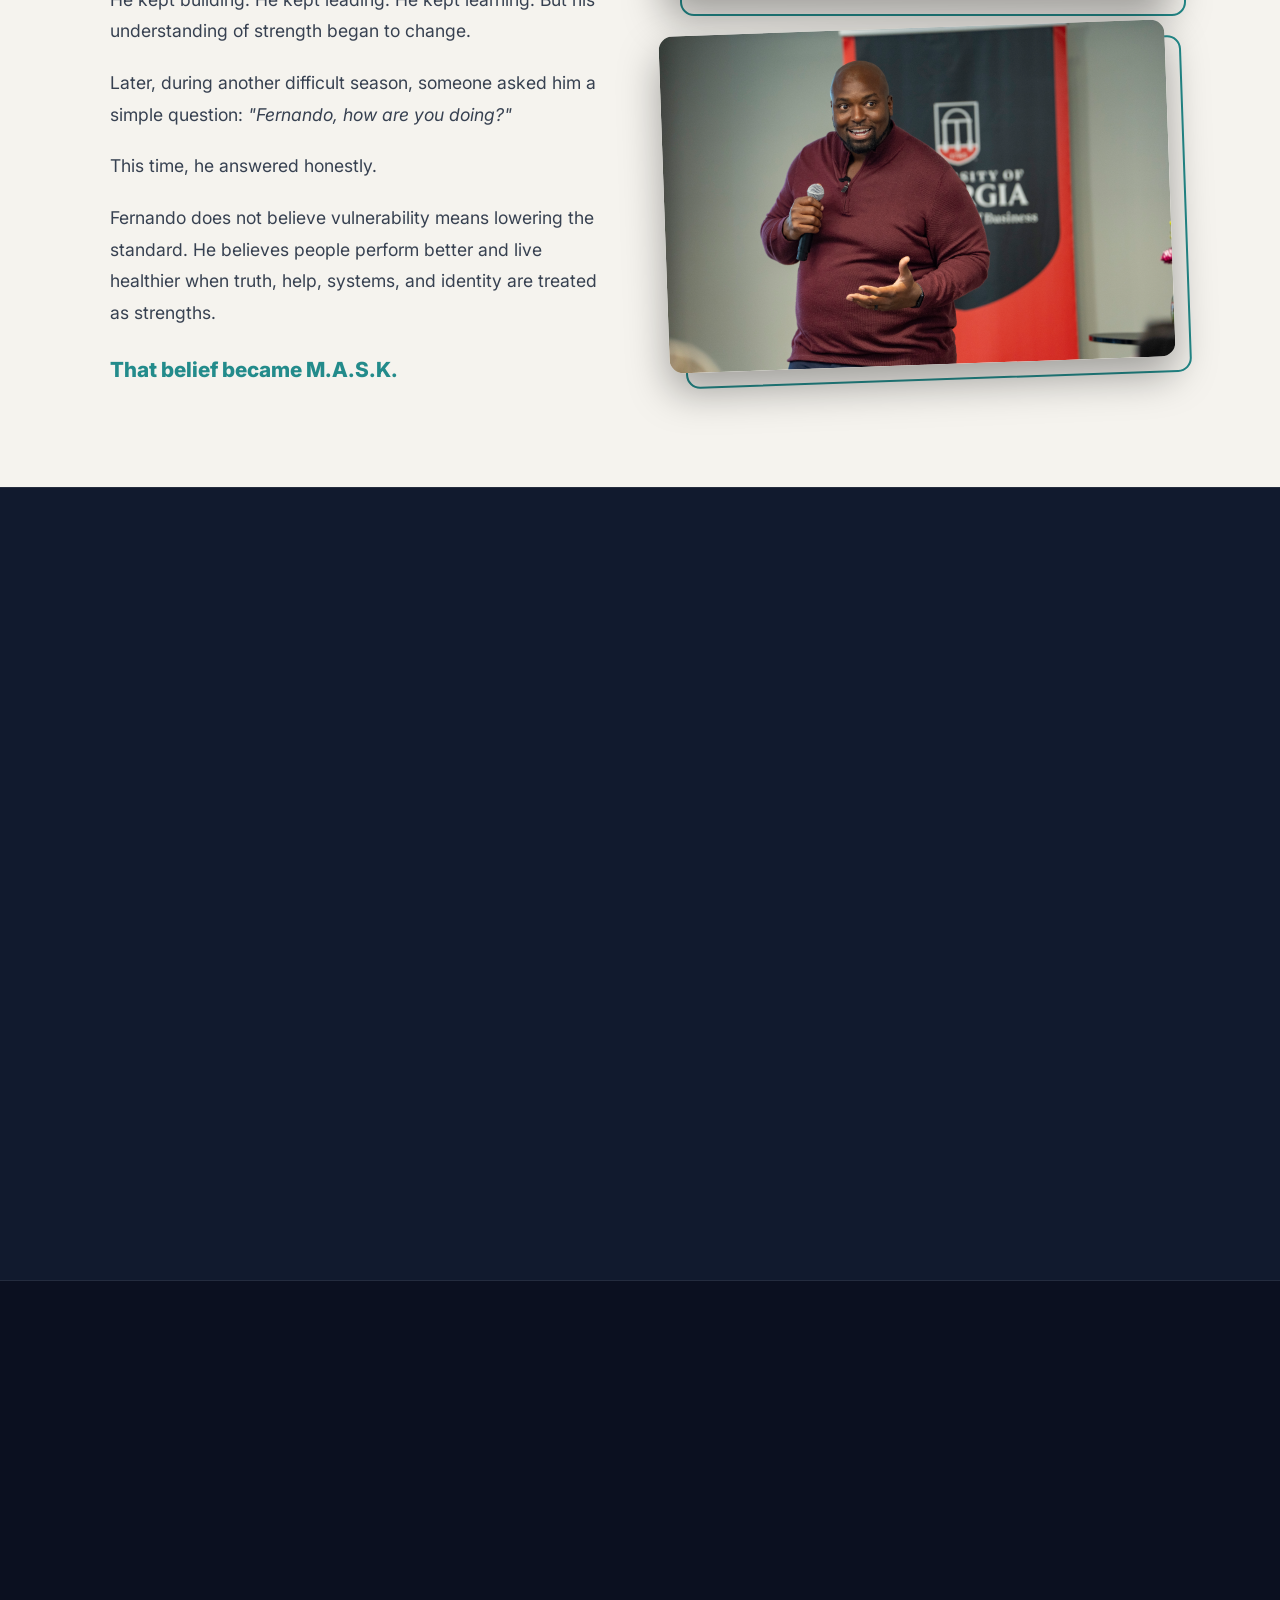
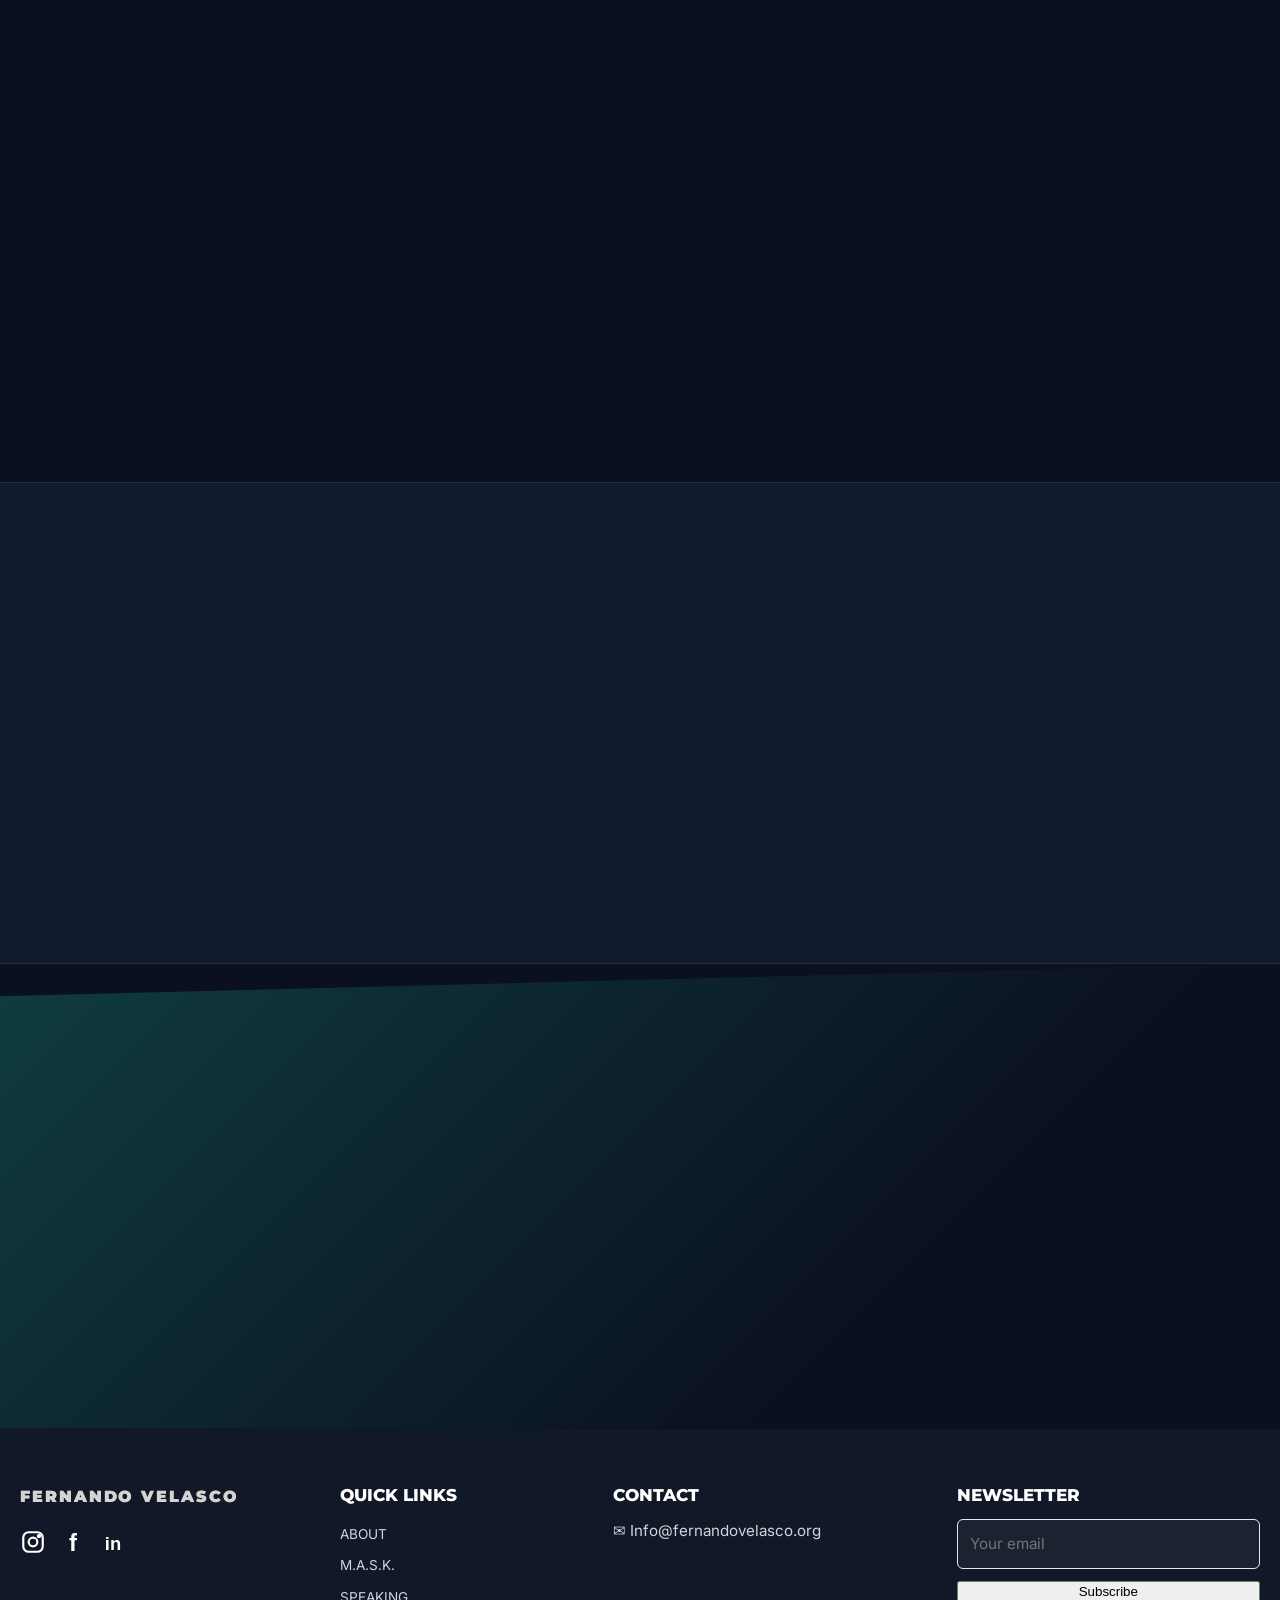
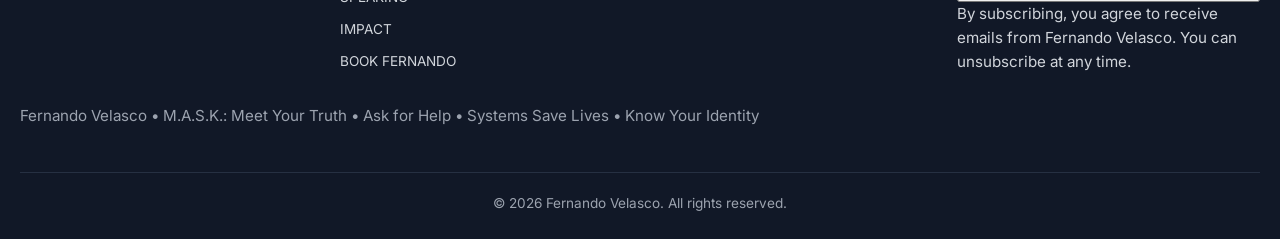
==== commit d0d60531: "Rebuilt home page to follow Revision 2 copy" ====
--- a/about.html
+++ b/about.html
@@ -69,6 +69,16 @@
   .grid-3col>.fade:nth-child(3n+2),.stats>.fade:nth-child(3n+2){transition-delay:.12s}
   .grid-3col>.fade:nth-child(3n+3),.stats>.fade:nth-child(3n+3){transition-delay:.24s}
 
+  body{overflow-x:clip}
+
+  .photo-marquee{overflow:hidden;-webkit-mask-image:linear-gradient(90deg,transparent,#000 6%,#000 94%,transparent);mask-image:linear-gradient(90deg,transparent,#000 6%,#000 94%,transparent)}
+  .photo-track{display:flex;width:max-content;animation:photoscroll 70s linear infinite}
+  .photo-marquee:hover .photo-track{animation-play-state:paused}
+  .photo-set{display:flex}
+  .photo-set img{flex:0 0 auto;width:min(300px,72vw);height:380px;object-fit:cover;border-radius:14px;margin-right:16px;display:block}
+  @keyframes photoscroll{to{transform:translateX(-50%)}}
+  @media(prefers-reduced-motion:reduce){.photo-track{animation:none}.photo-marquee{overflow-x:auto;-webkit-mask-image:none;mask-image:none}}
+  
   @media(max-width:768px){.grid-2col{grid-template-columns:1fr}.pic::after{display:none}.tilt{transform:none}.stats{grid-template-columns:1fr}}
 </style>
 </head>
@@ -98,7 +108,7 @@
           <a href="speaking.html" class="btn-teal-outline">View Programs</a>
         </div>
       </div>
-      <figure class="pic tall"><img src="assets/images/fv-bulldog.jpg" alt="Fernando Velasco smiling, leaning on a bulldog statue"></figure>
+      <figure class="pic tall" style="margin-top:56px"><img src="assets/images/IMG_1848.jpeg" alt="Young Fernando Velasco" style="object-position:center top"></figure>
     </div>
   </div>
 </section>
@@ -106,8 +116,8 @@
 <!-- ============ STATS ============ -->
 <section class="sec band" style="padding:56px 0">
   <div class="wrap" style="max-width:1000px"><div class="stats">
+    <div class="stat fade"><b>Founder</b><span>Velasco Family Foundation</span></div>
     <div class="stat fade"><b data-count="9">9</b><span>Years in the NFL</span></div>
-    <div class="stat fade"><b data-count="10">10</b><span>Years supporting athletes &amp; leaders</span></div>
     <div class="stat fade"><b>TEDx</b><span>Speaker</span></div>
   </div></div>
 </section>
@@ -127,8 +137,8 @@
         <p class="lead-p" style="font-size:1.1rem;line-height:1.8;margin-bottom:20px">Fernando does not believe vulnerability means lowering the standard. He believes people perform better and live healthier when truth, help, systems, and identity are treated as strengths.</p>
         <p style="font-size:1.3rem;font-weight:800;color:var(--teal);margin-top:24px">That belief became M.A.S.K.</p>
       </div>
-      <div class="stack fade">
-        <div class="image-placeholder">[ NFL Action Photo Placeholder: swap in when you have one ]</div>
+      <div class="stack fade" style="margin-top:56px">
+        <figure class="pic wide"><img src="assets/images/IMG_1845.jpeg" alt="Fernando Velasco in action during an NFL game"></figure>
         <figure class="pic wide tilt"><img src="assets/images/fv-speaking-mic.jpg" alt="Fernando Velasco speaking with a microphone at the University of Georgia"></figure>
       </div>
     </div>
@@ -139,7 +149,7 @@
 <section class="sec band">
   <div class="wrap fade" style="max-width:1100px">
     <div class="grid-2col">
-      <figure class="pic tall"><img src="assets/images/fv-conversation.jpg" alt="Fernando Velasco in conversation at a leadership dinner"></figure>
+      <figure class="pic tall"><img src="assets/images/IMG_1846.jpeg" alt="Fernando Velasco in conversation at a leadership dinner"></figure>
       <div>
         <span class="badge-tag">THE DIFFERENCE</span>
         <h2 style="font-size:clamp(2rem,3.5vw,2.8rem);margin-bottom:24px;font-weight:800">Why Fernando</h2>
@@ -170,14 +180,36 @@
   </div>
 </section>
 
-<!-- ============ PHOTO STRIP (swipe / scroll sideways) ============ -->
+<!-- ============ PHOTO STRIP (auto-scrolling) ============ -->
 <section class="band" style="padding:50px 0">
-  <div class="strip-photos fade">
-    <img src="assets/images/fv-table-laugh.jpg" alt="Fernando Velasco at a leadership dinner" style="object-position:40% center">
-    <img src="assets/images/fv-speaking-slide.jpg" alt="Fernando Velasco presenting" style="object-position:75% center">
-    <img src="assets/images/fv-conversation.jpg" alt="Fernando Velasco in conversation">
-    <img src="assets/images/fv-speaking-mic.jpg" alt="Fernando Velasco speaking at the University of Georgia" style="object-position:40% center">
-    <img src="assets/images/fv-bulldog.jpg" alt="Fernando Velasco with a bulldog statue">
+  <div class="photo-marquee fade">
+    <div class="photo-track">
+
+      <!-- set 1 -->
+      <div class="photo-set">
+        <img src="assets/images/IMG_1849.jpeg" alt="Fernando Velasco presenting" style="object-position:75% center">
+        <img src="assets/images/IMG_9711.png" alt="Fernando Velasco in conversation">
+        <img src="assets/images/IMG_5379.jpeg" alt="Fernando Velasco speaking at the University of Georgia" style="object-position:40% center">
+        <img src="assets/images/IMG_1847.jpeg" alt="Fernando Velasco with a bulldog statue">
+        <img src="assets/images/IMG_5378.jpeg" alt="Fernando Velasco in conversation">
+        <img src="assets/images/IMG_5380.jpeg" alt="Fernando Velasco speaking at the University of Georgia" style="object-position:40% center">
+        <img src="assets/images/IMG_1845.jpeg" alt="Fernando Velasco with a bulldog statue">
+        <img src="assets/images/fv-table-laugh.jpg" alt="Fernando Velasco at a leadership dinner" style="object-position:40% center">
+      </div>
+
+      <!-- set 2: exact copy of set 1 (hidden from screen readers) -->
+      <div class="photo-set" aria-hidden="true">
+        <img src="assets/images/IMG_1849.jpeg" alt="" style="object-position:75% center">
+        <img src="assets/images/IMG_9711.png" alt="">
+        <img src="assets/images/IMG_5379.jpeg" alt="" style="object-position:40% center">
+        <img src="assets/images/IMG_1847.jpeg" alt="">
+        <img src="assets/images/IMG_5378.jpeg" alt="">
+        <img src="assets/images/IMG_5380.jpeg" alt="" style="object-position:40% center">
+        <img src="assets/images/IMG_1845.jpeg" alt="">
+        <img src="assets/images/fv-table-laugh.jpg" alt="" style="object-position:40% center">
+      </div>
+
+    </div>
   </div>
 </section>
 
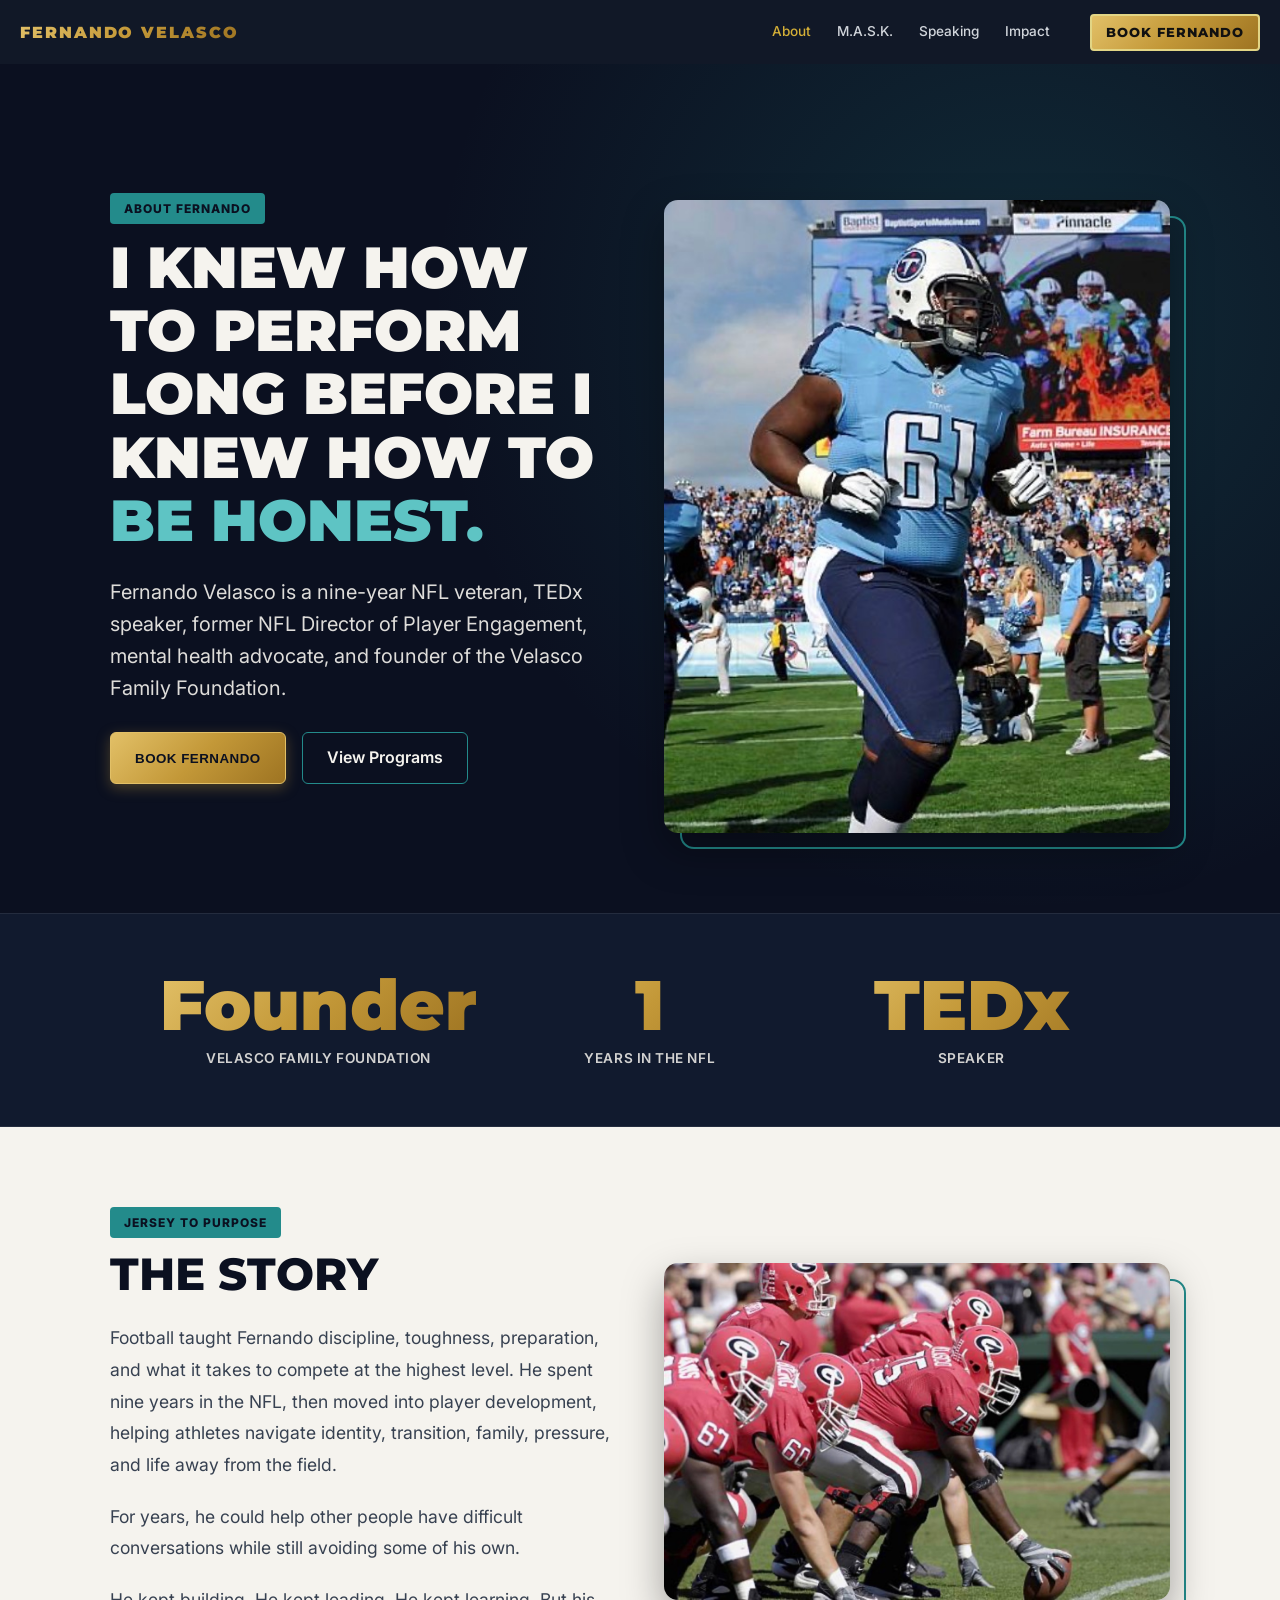
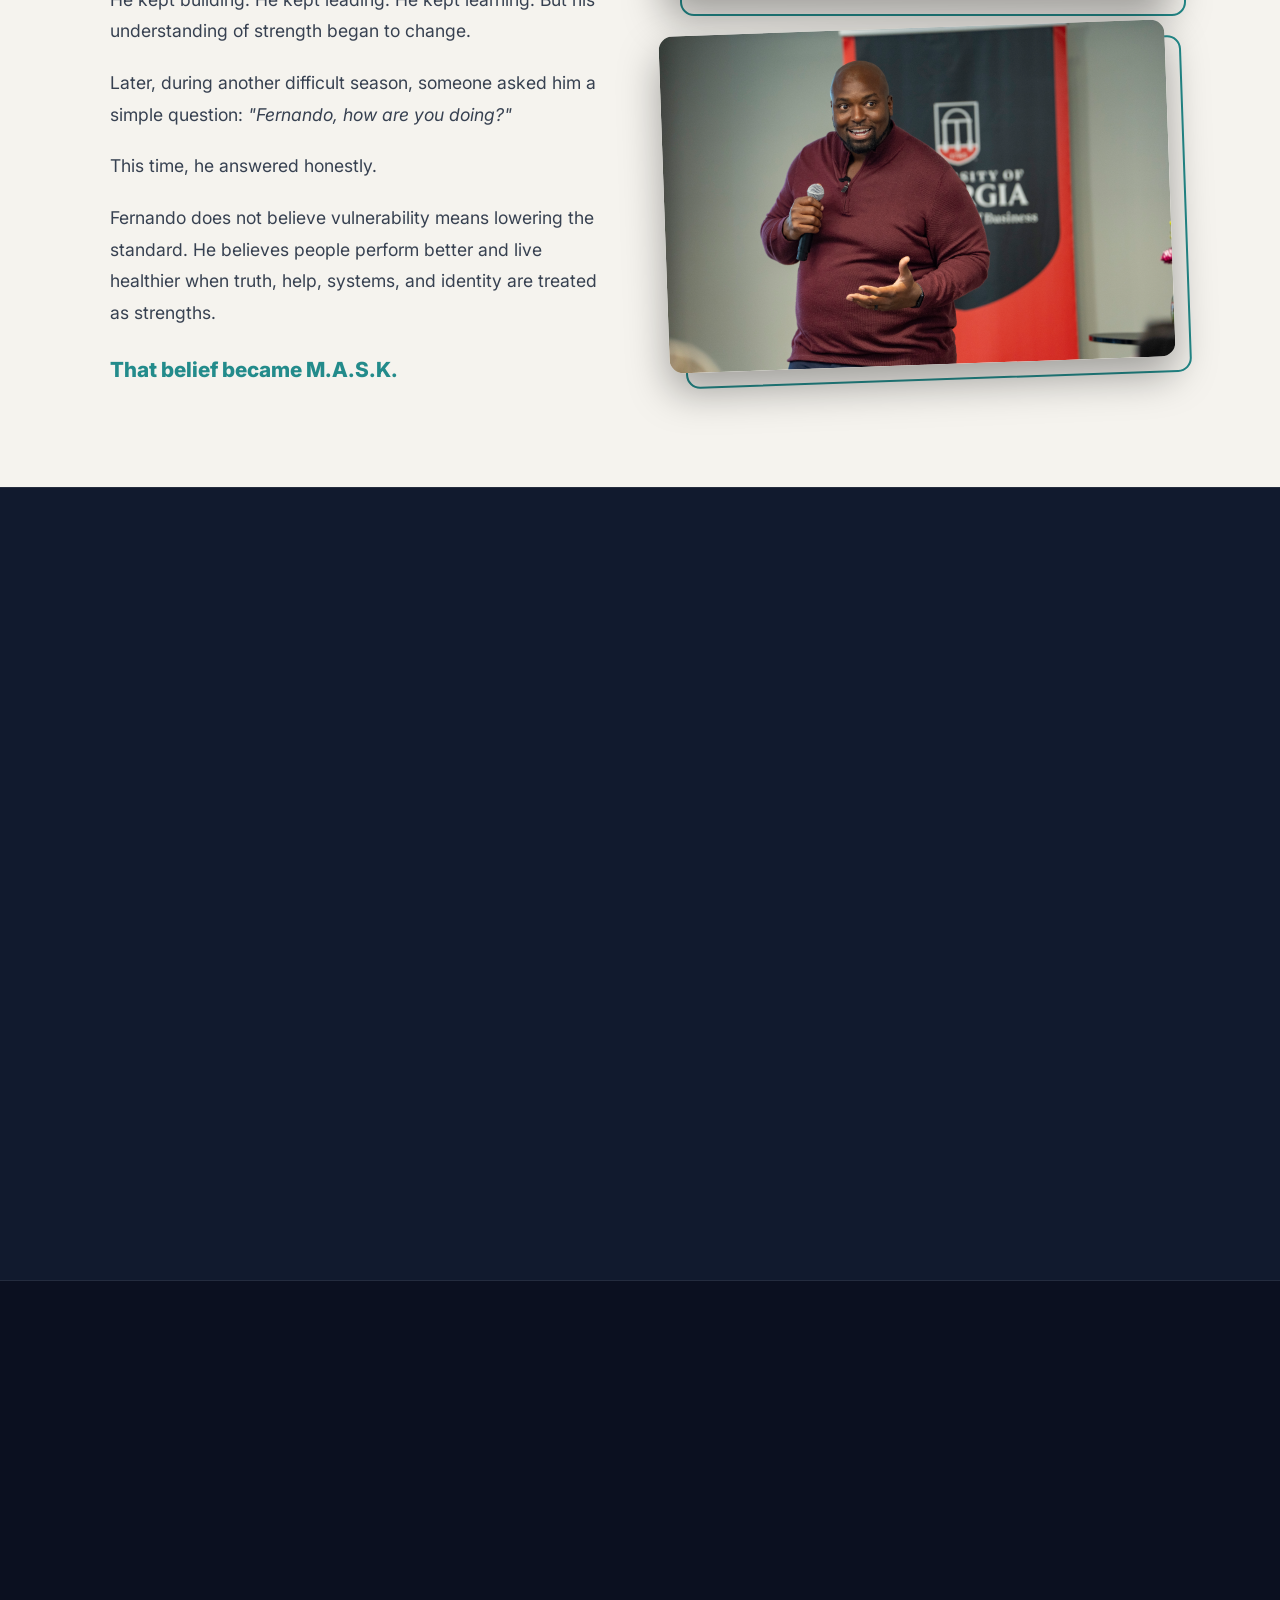
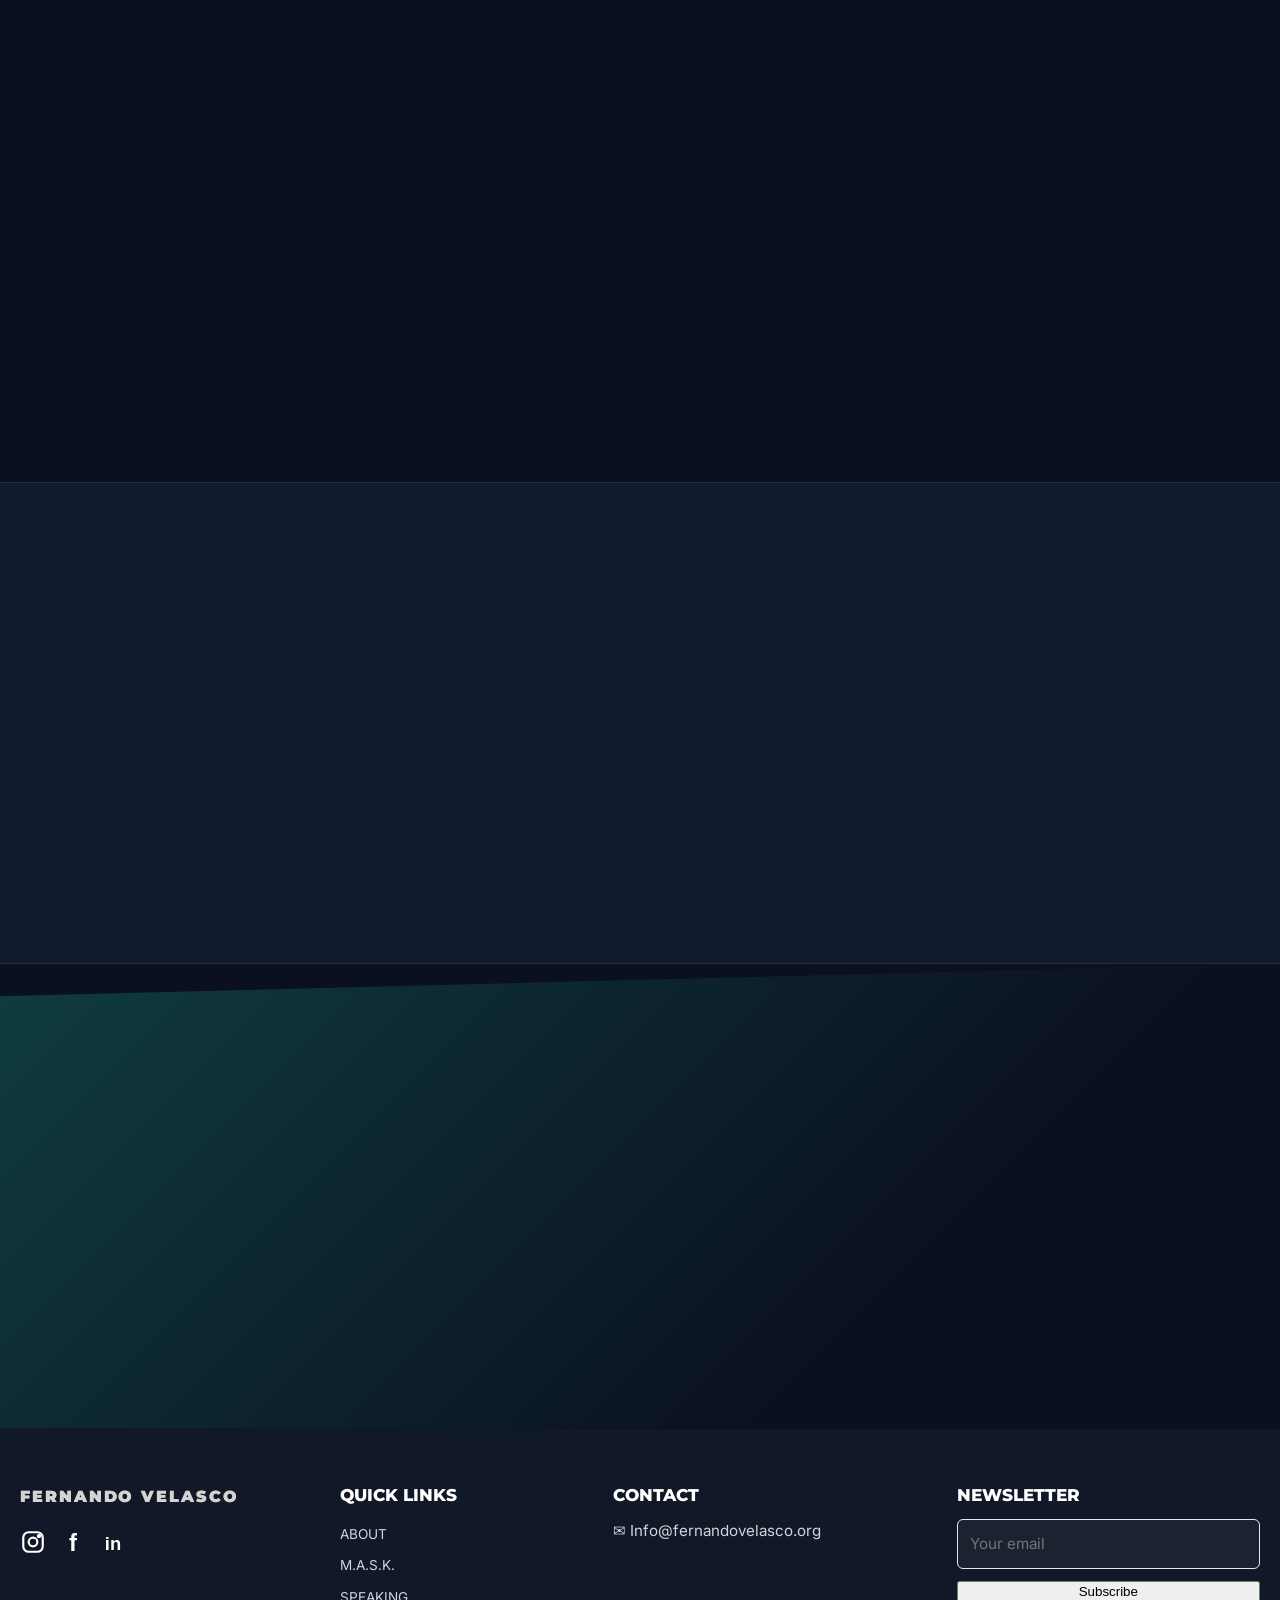
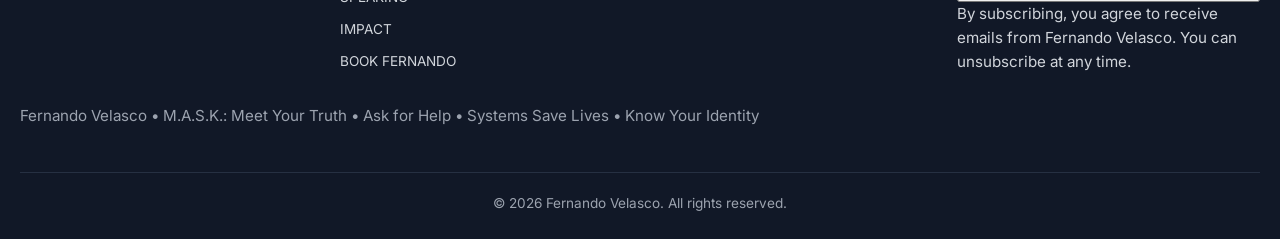
==== commit ebb758ac: "Redesigned About page with photos and credentials" ====
--- a/about.html
+++ b/about.html
@@ -108,7 +108,7 @@
           <a href="speaking.html" class="btn-teal-outline">View Programs</a>
         </div>
       </div>
-      <figure class="pic tall" style="margin-top:56px"><img src="assets/images/IMG_1848.jpeg" alt="Young Fernando Velasco" style="object-position:center top"></figure>
+      <figure class="pic tall" style="margin-top:56px"><img src="assets/images/IMG_1848.jpeg" alt="Young Fernando Velasco in the NFL" style="object-position:center top"></figure>
     </div>
   </div>
 </section>
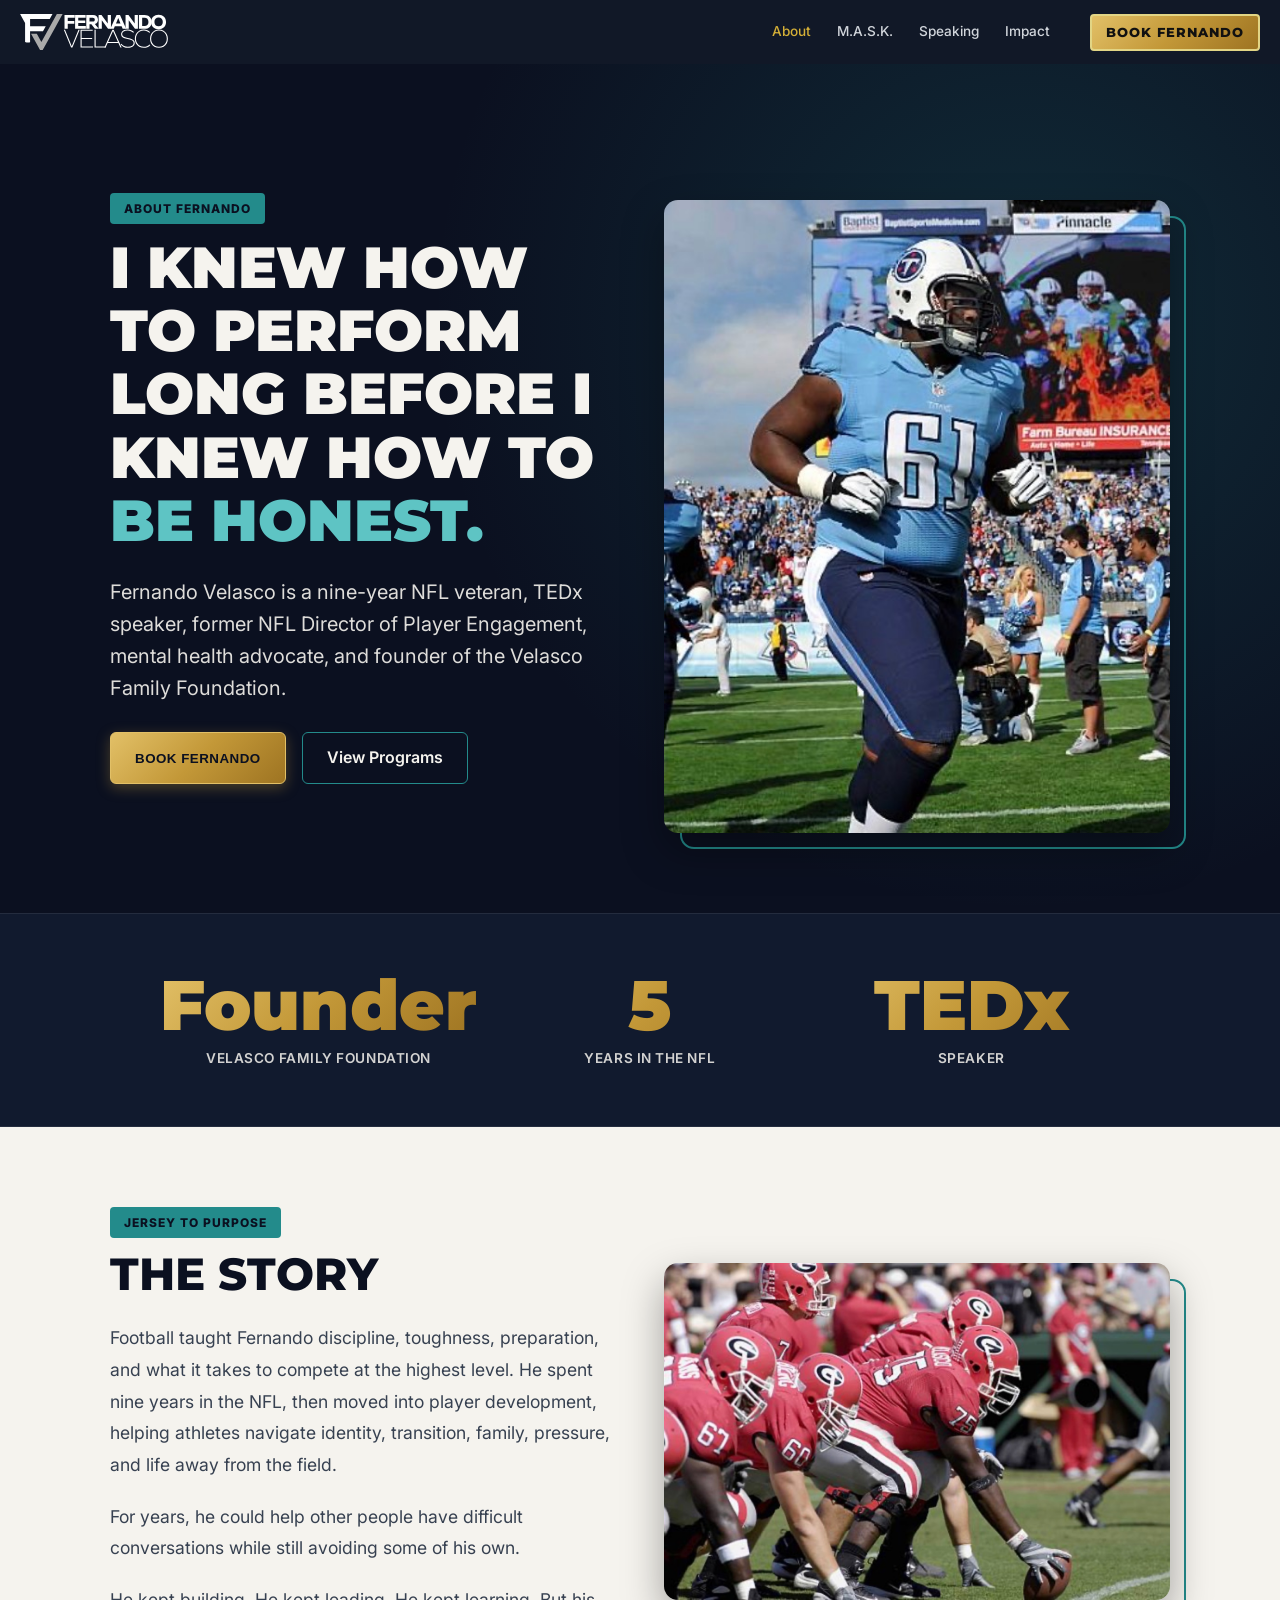
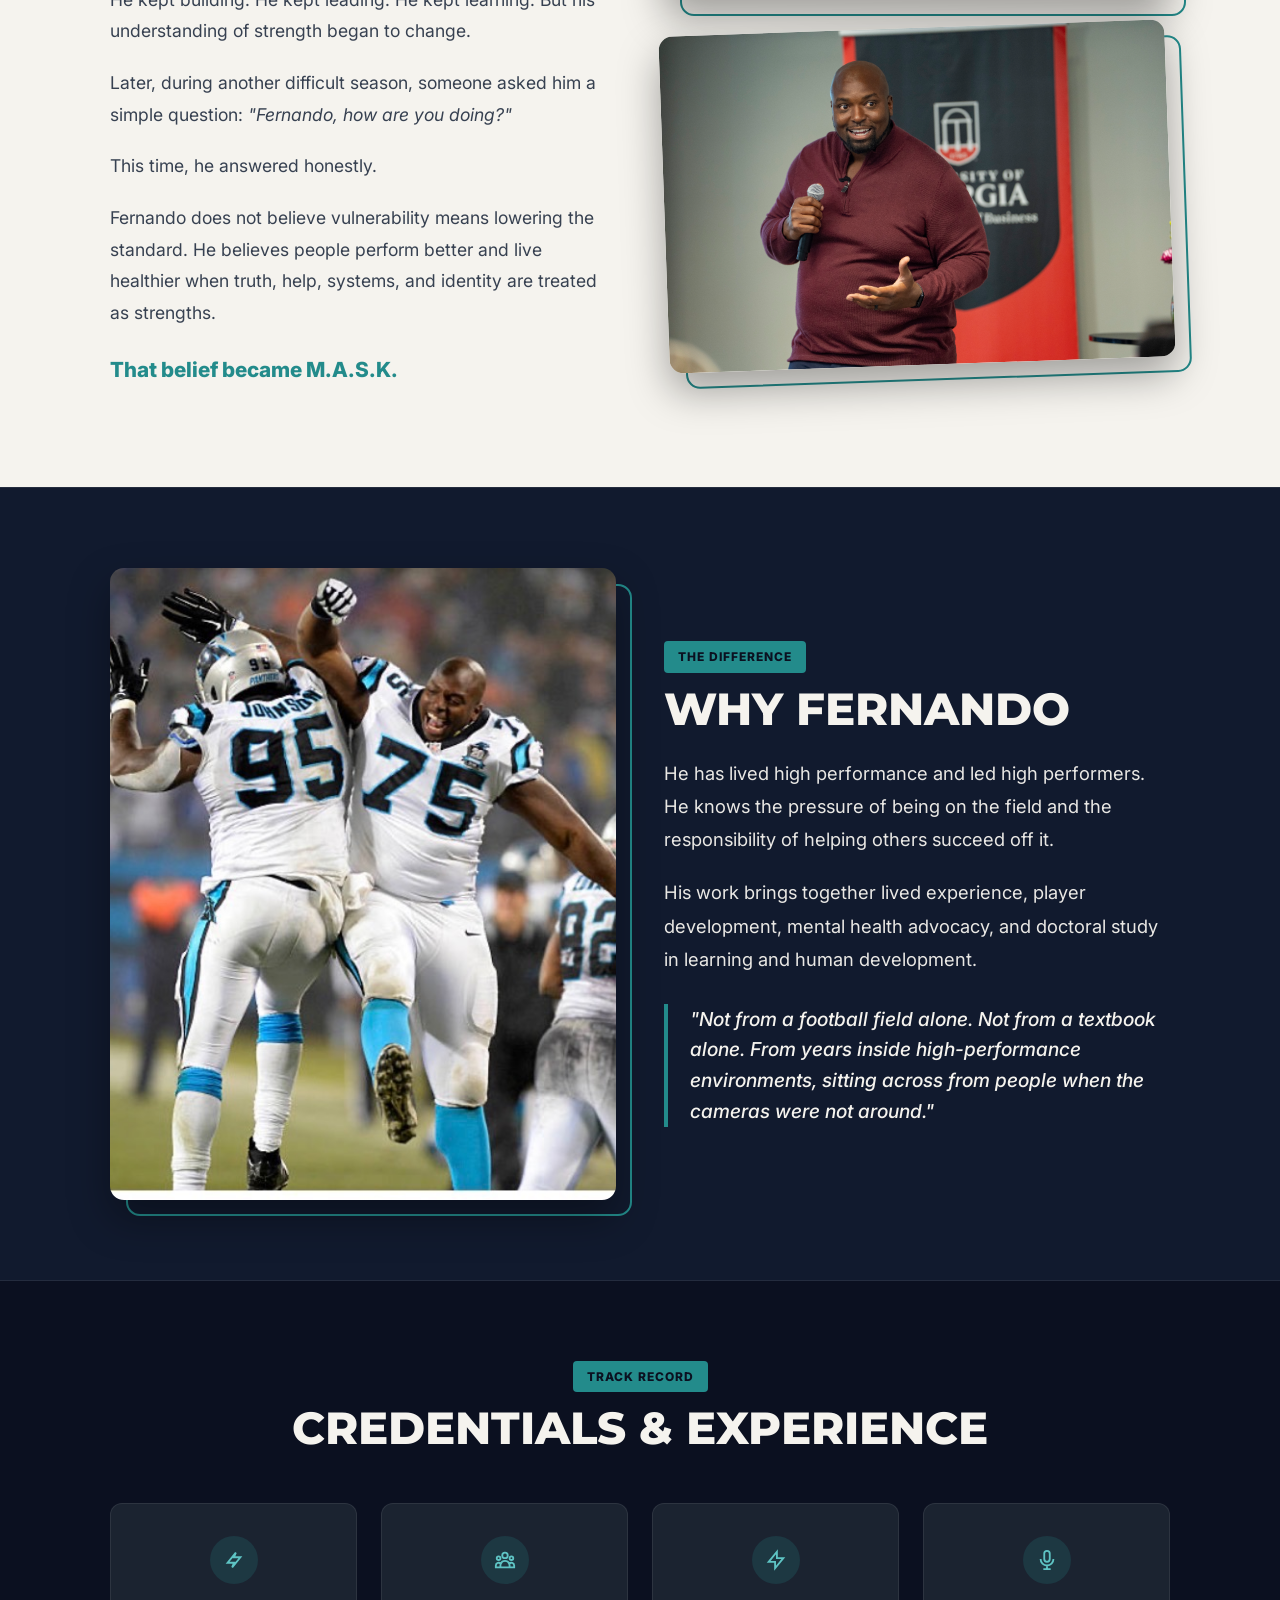
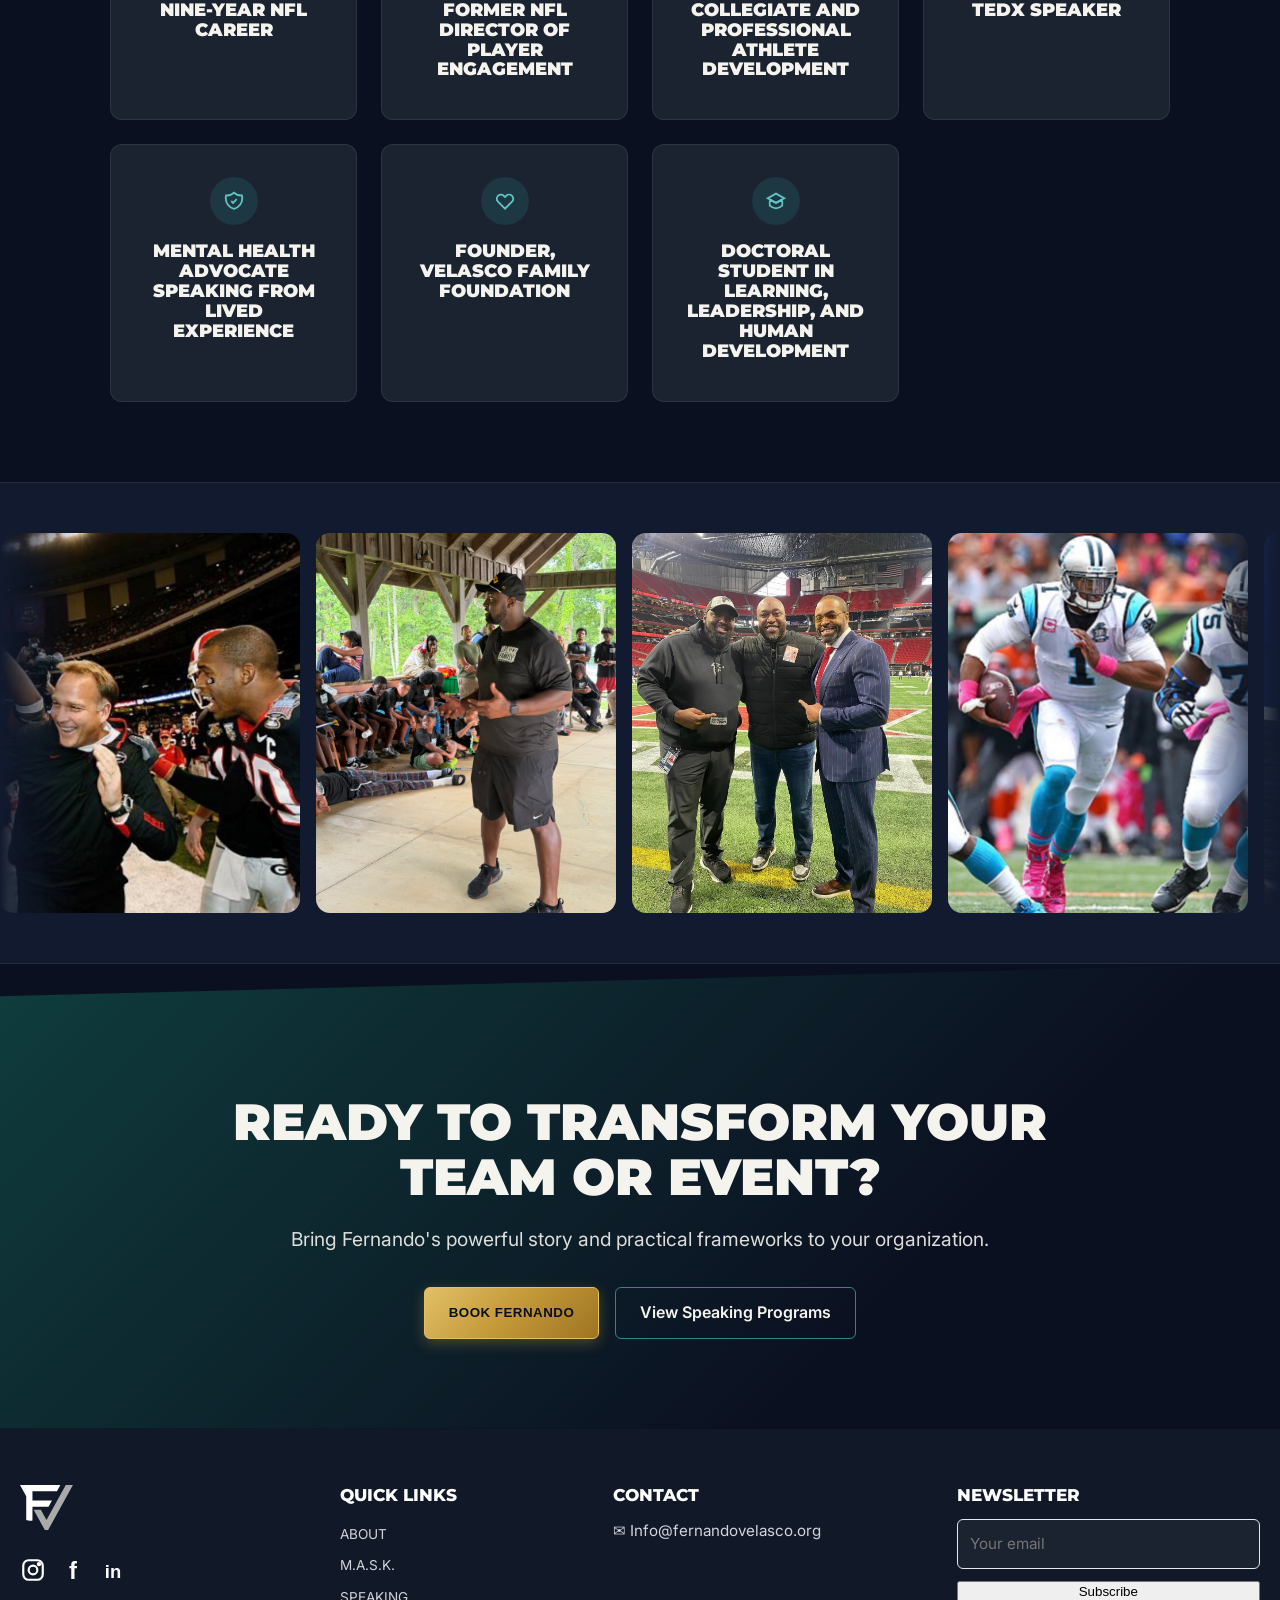
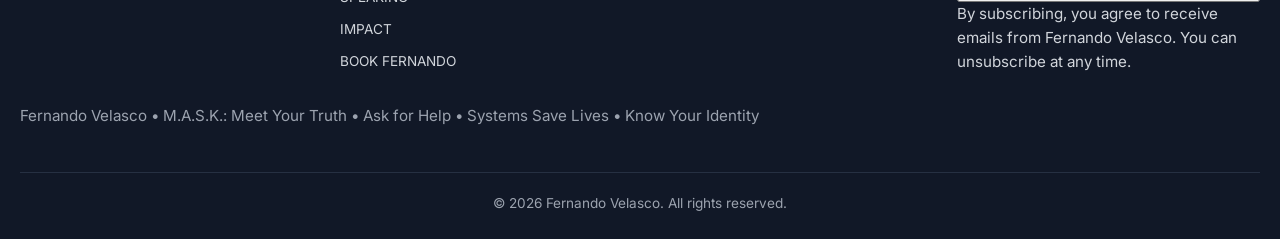
==== commit 5e9e319a: "final header change" ====
--- a/about.html
+++ b/about.html
@@ -86,7 +86,7 @@
 
 <!-- ============ HEADER ============ -->
 <header><div class="wrap">
-<a class="logo" href="home.html">FERNANDO VELASCO</a>
+<a class="logo" href="index.html" aria-label="Fernando Velasco home"><img class="logo-h" src="assets/logos/fv-logo-horizontal-white.svg" alt="Fernando Velasco" width="148" height="36"></a>
 <nav id="nav"><a href="about.html">About</a><a href="mask.html">M.A.S.K.</a><a href="speaking.html">Speaking</a><a href="impact.html">Impact</a></nav>
 <div style="display:flex;gap:10px;align-items:center">
   <button class="btn sm" data-book>Book Fernando</button>
@@ -231,7 +231,7 @@
   <div class="wrap">
     <div class="foot-grid">
       <div>
-        <a class="logo" href="home.html">FERNANDO VELASCO</a>
+        <a class="logo" href="index.html" aria-label="Fernando Velasco home"><img class="logo-i" src="assets/logos/fv-icon-white.svg" alt="Fernando Velasco" width="53" height="45"></a>
         <div class="social">
           <a href="https://www.instagram.com/kidfromwrens?stkn=MzF6Zmh2bGFzdXU0" target="_blank" rel="noopener noreferrer" aria-label="Instagram"><svg viewBox="0 0 24 24" fill="none" stroke="currentColor" stroke-width="2"><rect x="3" y="3" width="18" height="18" rx="5"/><circle cx="12" cy="12" r="4"/><circle cx="17.5" cy="6.5" r="1" fill="currentColor"/></svg></a>
           <a href="https://www.facebook.com/share/1AR26XKZns/?mibextid=wwXIfr" target="_blank" rel="noopener noreferrer" aria-label="Facebook"><svg viewBox="0 0 24 24"><text x="12" y="20" text-anchor="middle" font-size="22" font-weight="800" fill="currentColor" font-family="Arial,sans-serif">f</text></svg></a>
--- a/styles.css
+++ b/styles.css
@@ -419,17 +419,21 @@
   header .wrap nav{margin-left:auto;margin-right:28px;gap:26px}
 }
 
-
-
-
-
-
-
-
-
-
-
-
-
-
-
+.logo{display:inline-flex;align-items:center;line-height:0}
+.logo img{display:block;width:auto}
+.logo-h{height:36px}
+.logo-i{height:45px}
+@media(max-width:600px){.logo-h{height:28px}}
+
+
+
+
+
+
+
+
+
+
+
+
+
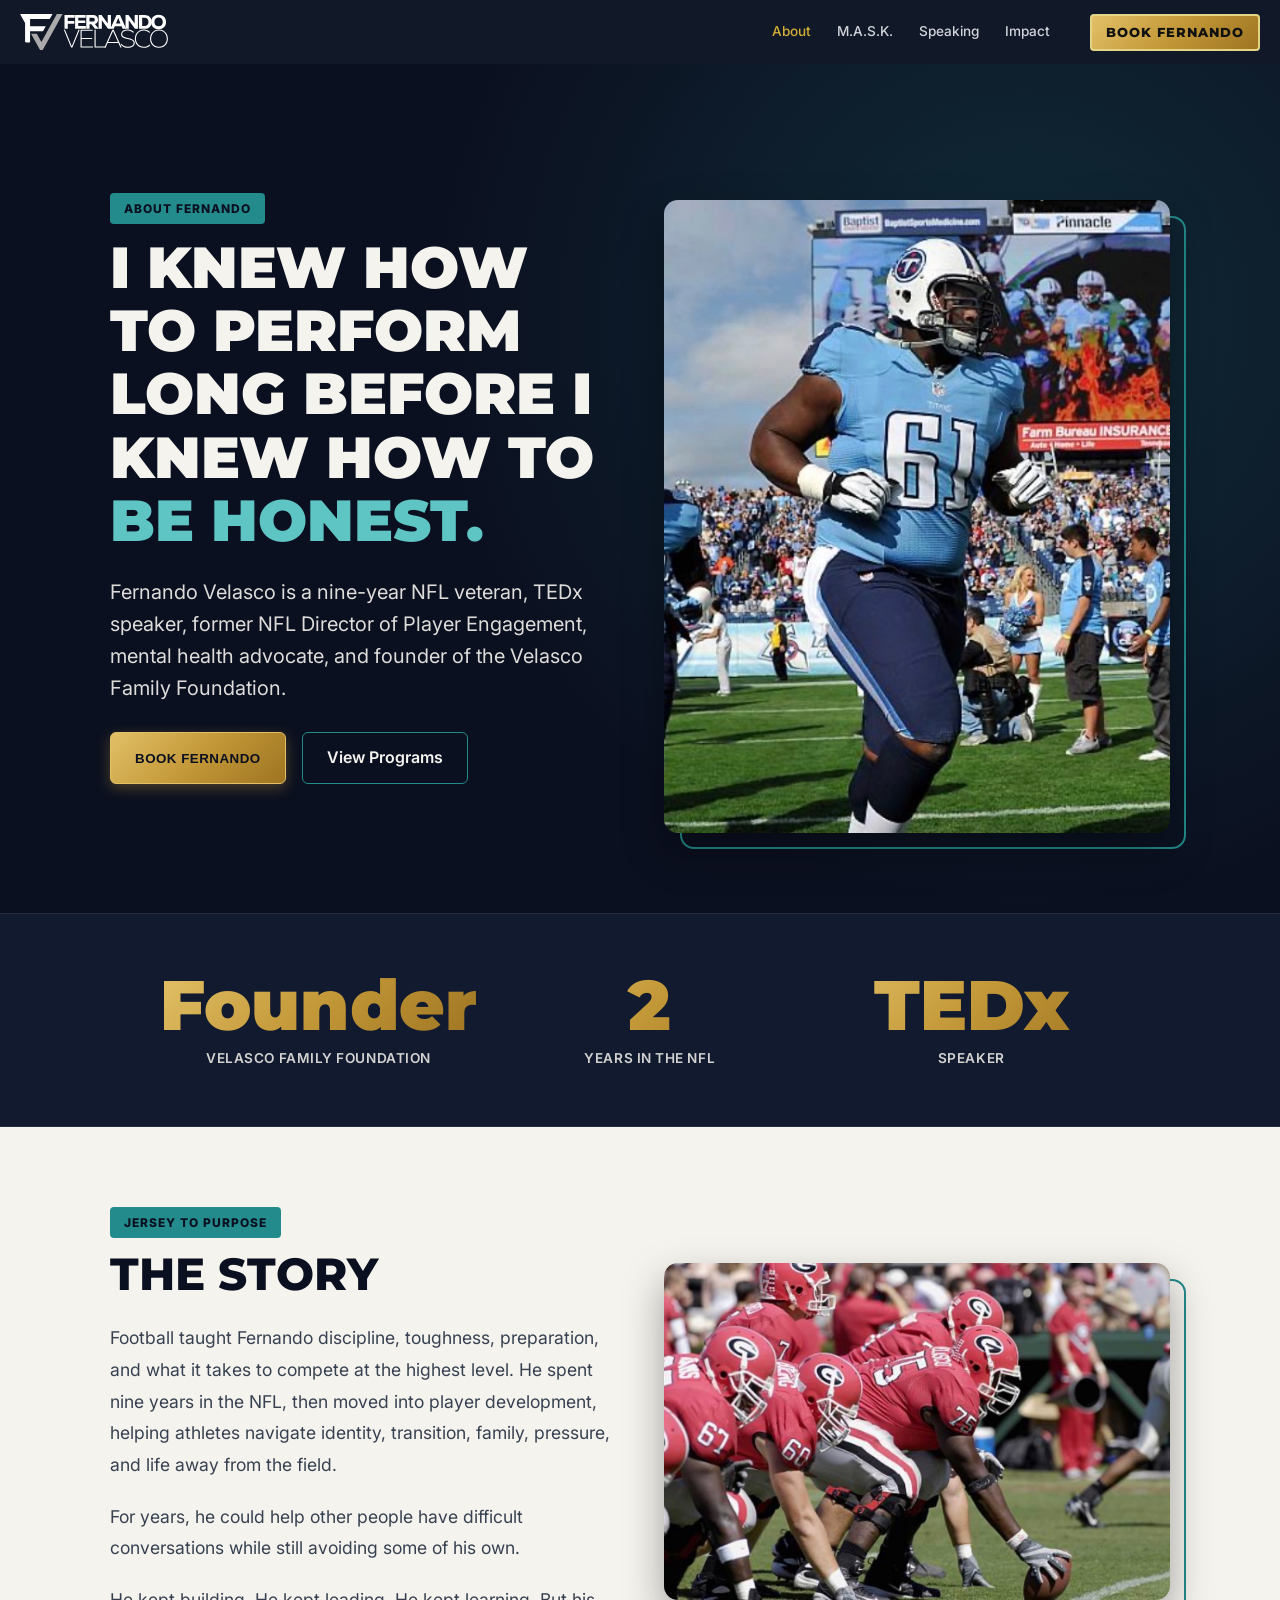
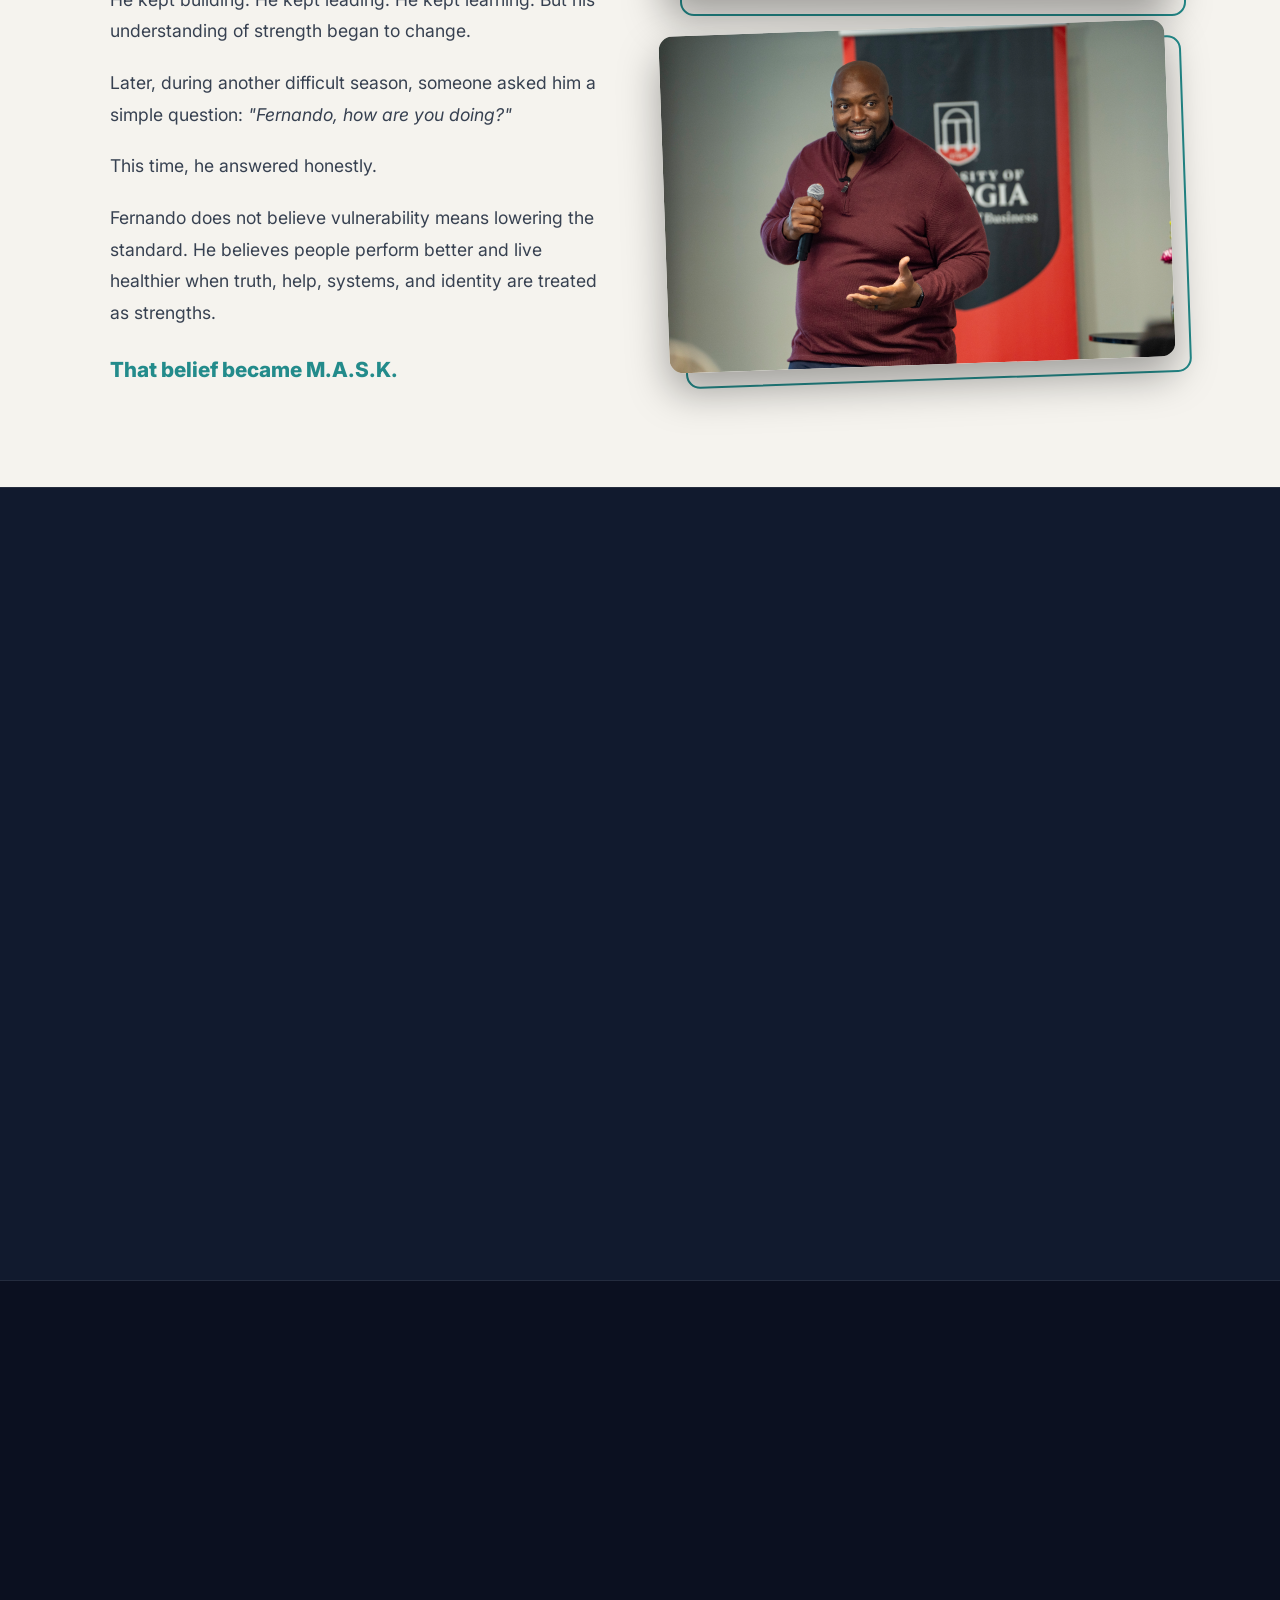
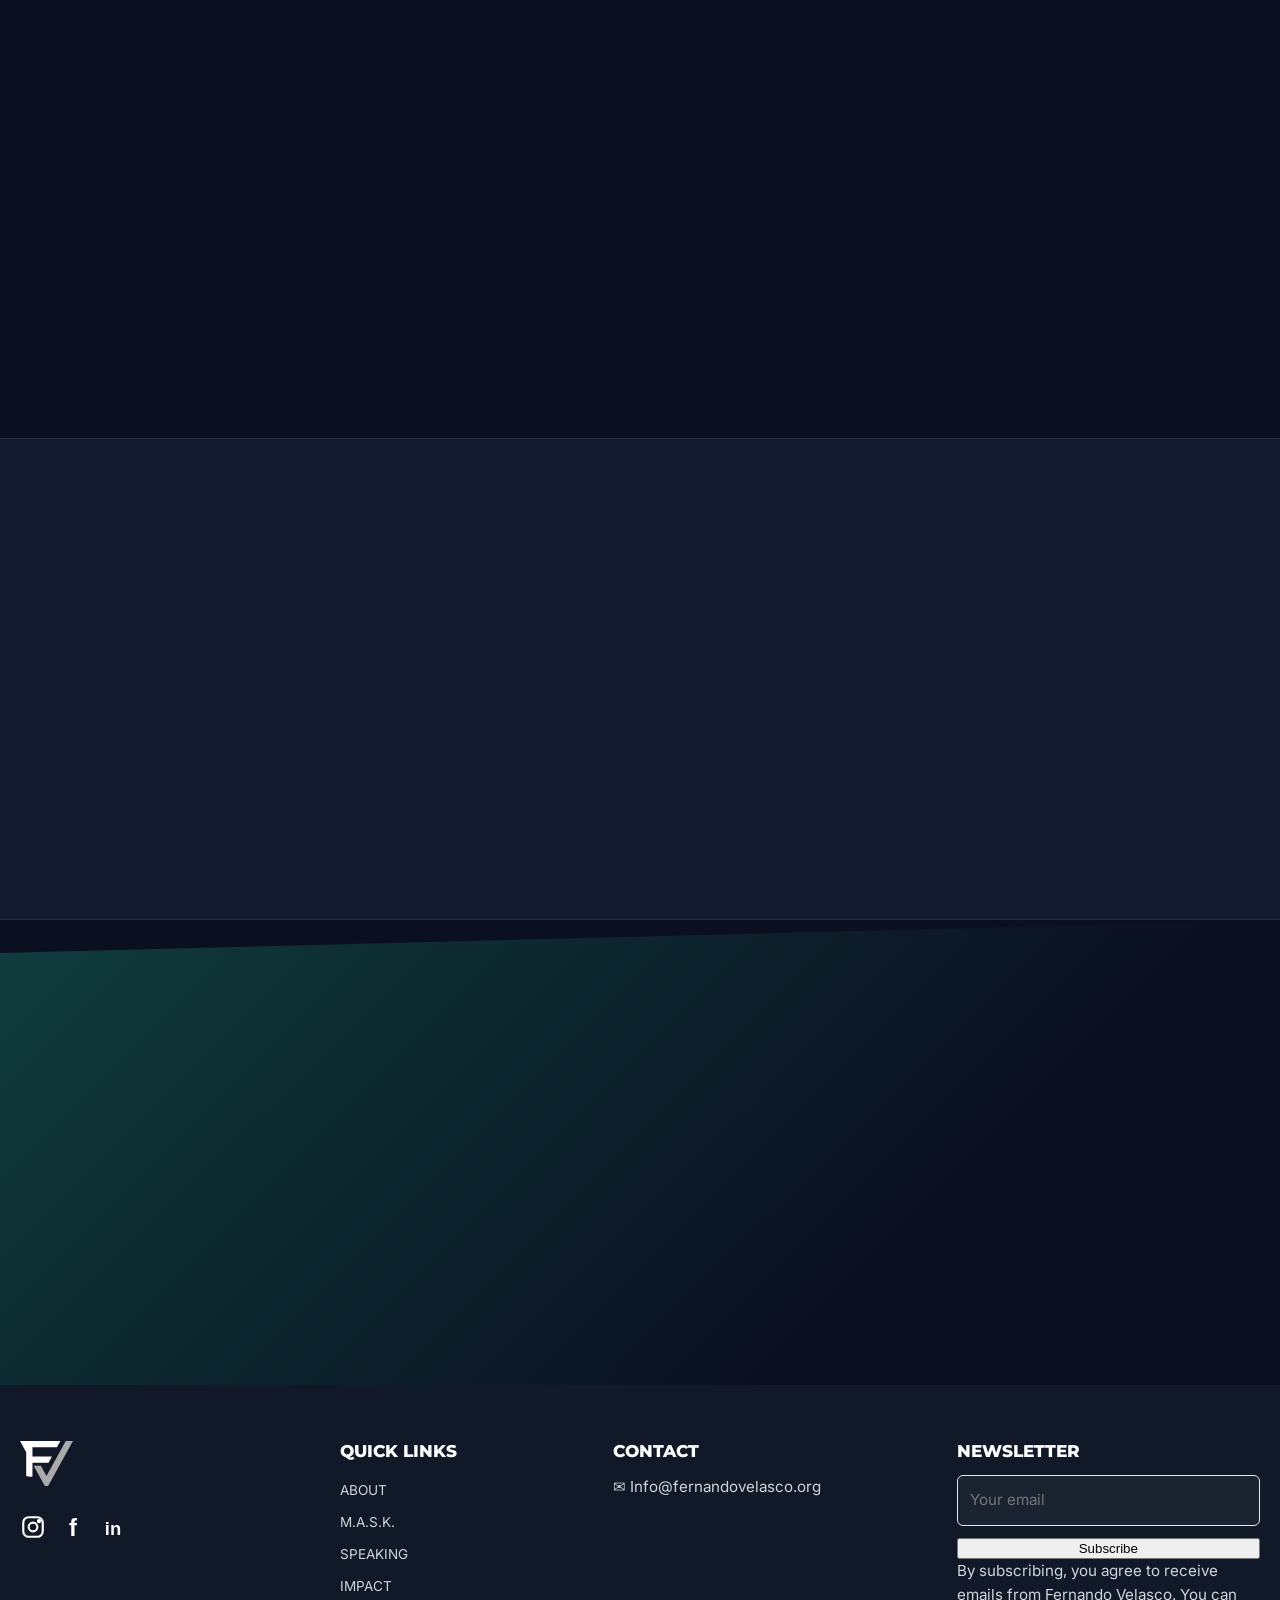
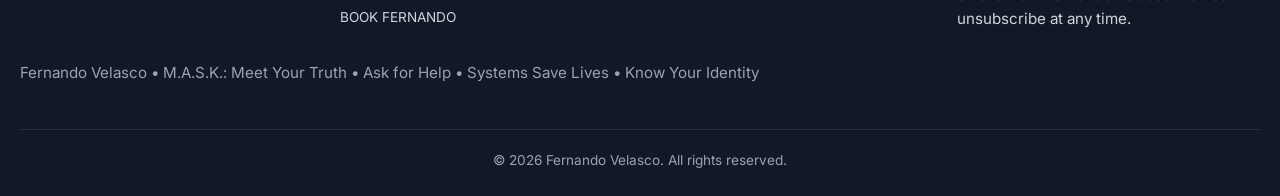
==== commit 311acc2b: "final touches" ====
--- a/about.html
+++ b/about.html
@@ -151,7 +151,6 @@
     <div class="grid-2col">
       <figure class="pic tall"><img src="assets/images/IMG_1846.jpeg" alt="Fernando Velasco in conversation at a leadership dinner"></figure>
       <div>
-        <span class="badge-tag">THE DIFFERENCE</span>
         <h2 style="font-size:clamp(2rem,3.5vw,2.8rem);margin-bottom:24px;font-weight:800">Why Fernando</h2>
         <p style="font-size:1.15rem;line-height:1.8;opacity:.95;margin-bottom:20px">He has lived high performance and led high performers. He knows the pressure of being on the field and the responsibility of helping others succeed off it.</p>
         <p style="font-size:1.15rem;line-height:1.8;opacity:.95;margin-bottom:20px">His work brings together lived experience, player development, mental health advocacy, and doctoral study in learning and human development.</p>
@@ -165,7 +164,6 @@
 <section class="sec">
   <div class="wrap" style="max-width:1100px">
     <div class="fade" style="text-align:center;max-width:700px;margin:0 auto 50px">
-      <span class="badge-tag">TRACK RECORD</span>
       <h2 style="font-size:clamp(2rem,3.5vw,2.8rem);font-weight:800">Credentials &amp; Experience</h2>
     </div>
     <div class="grid-3col">
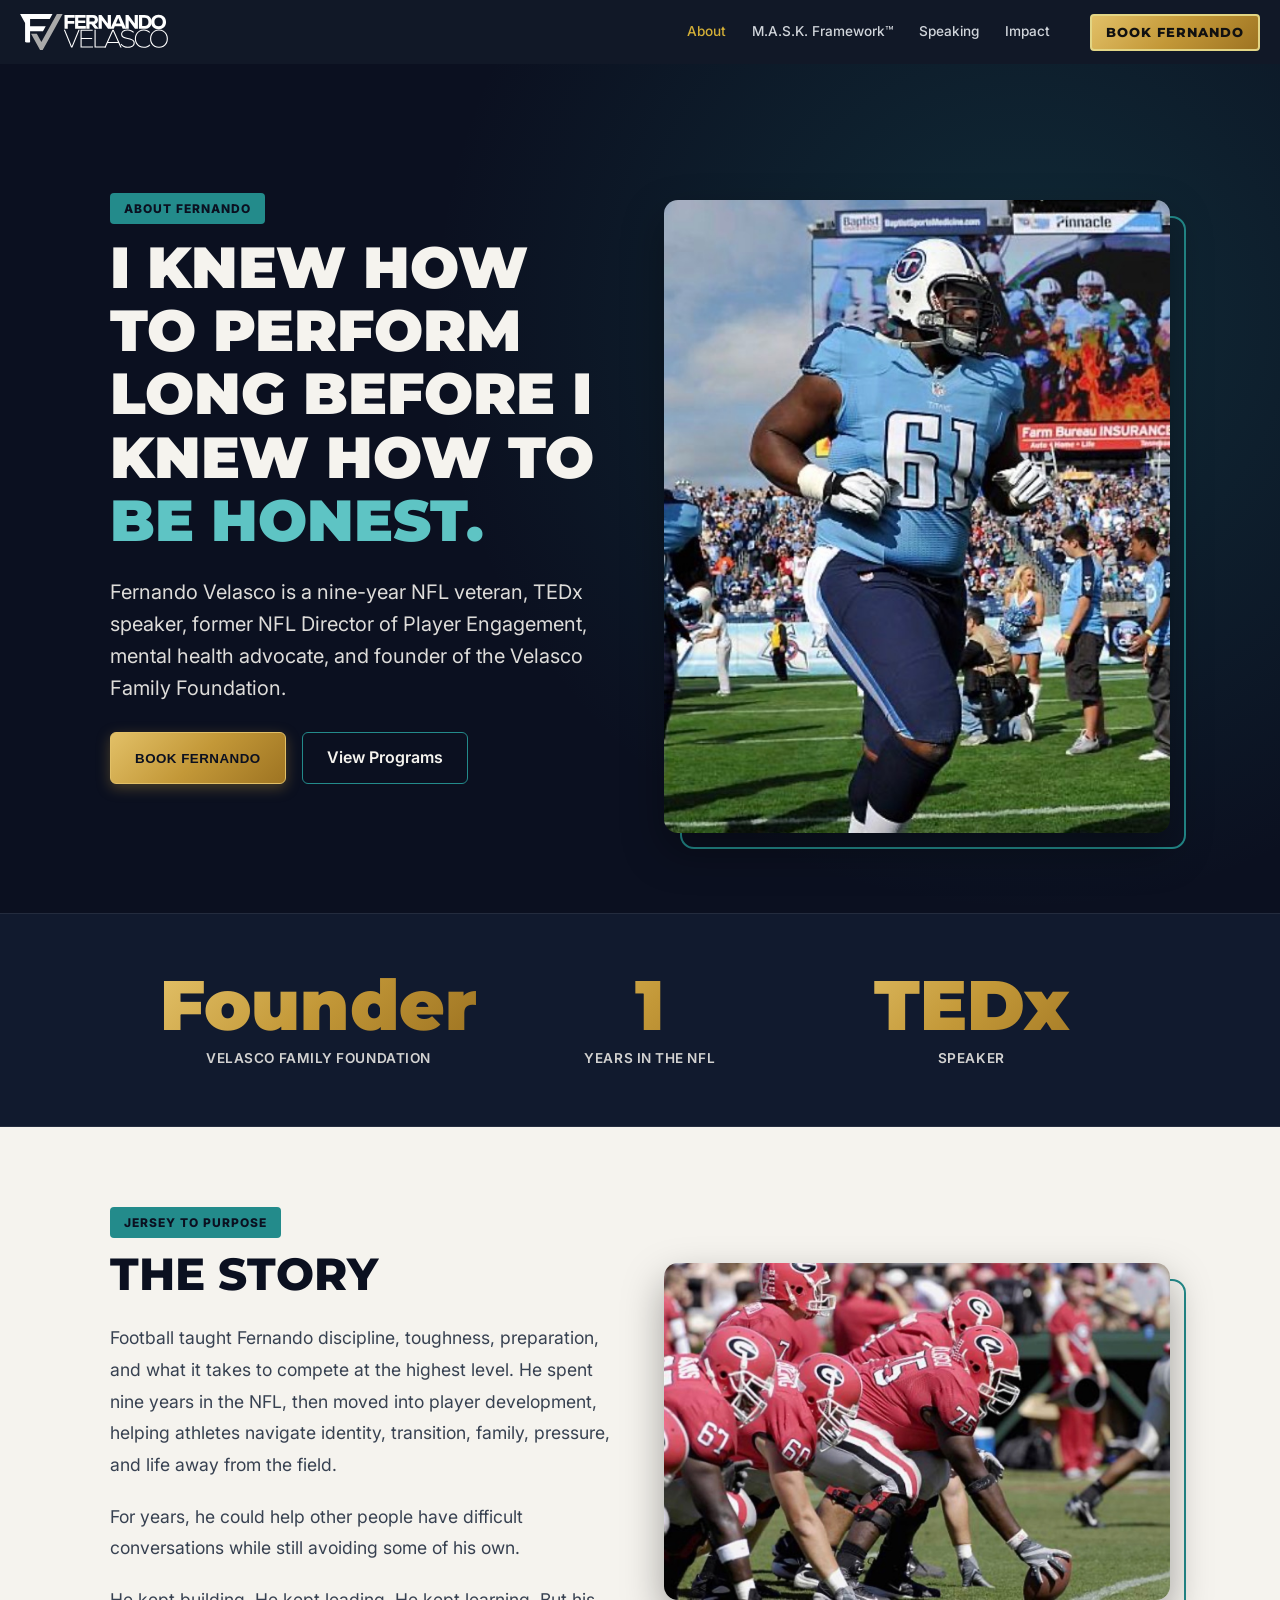
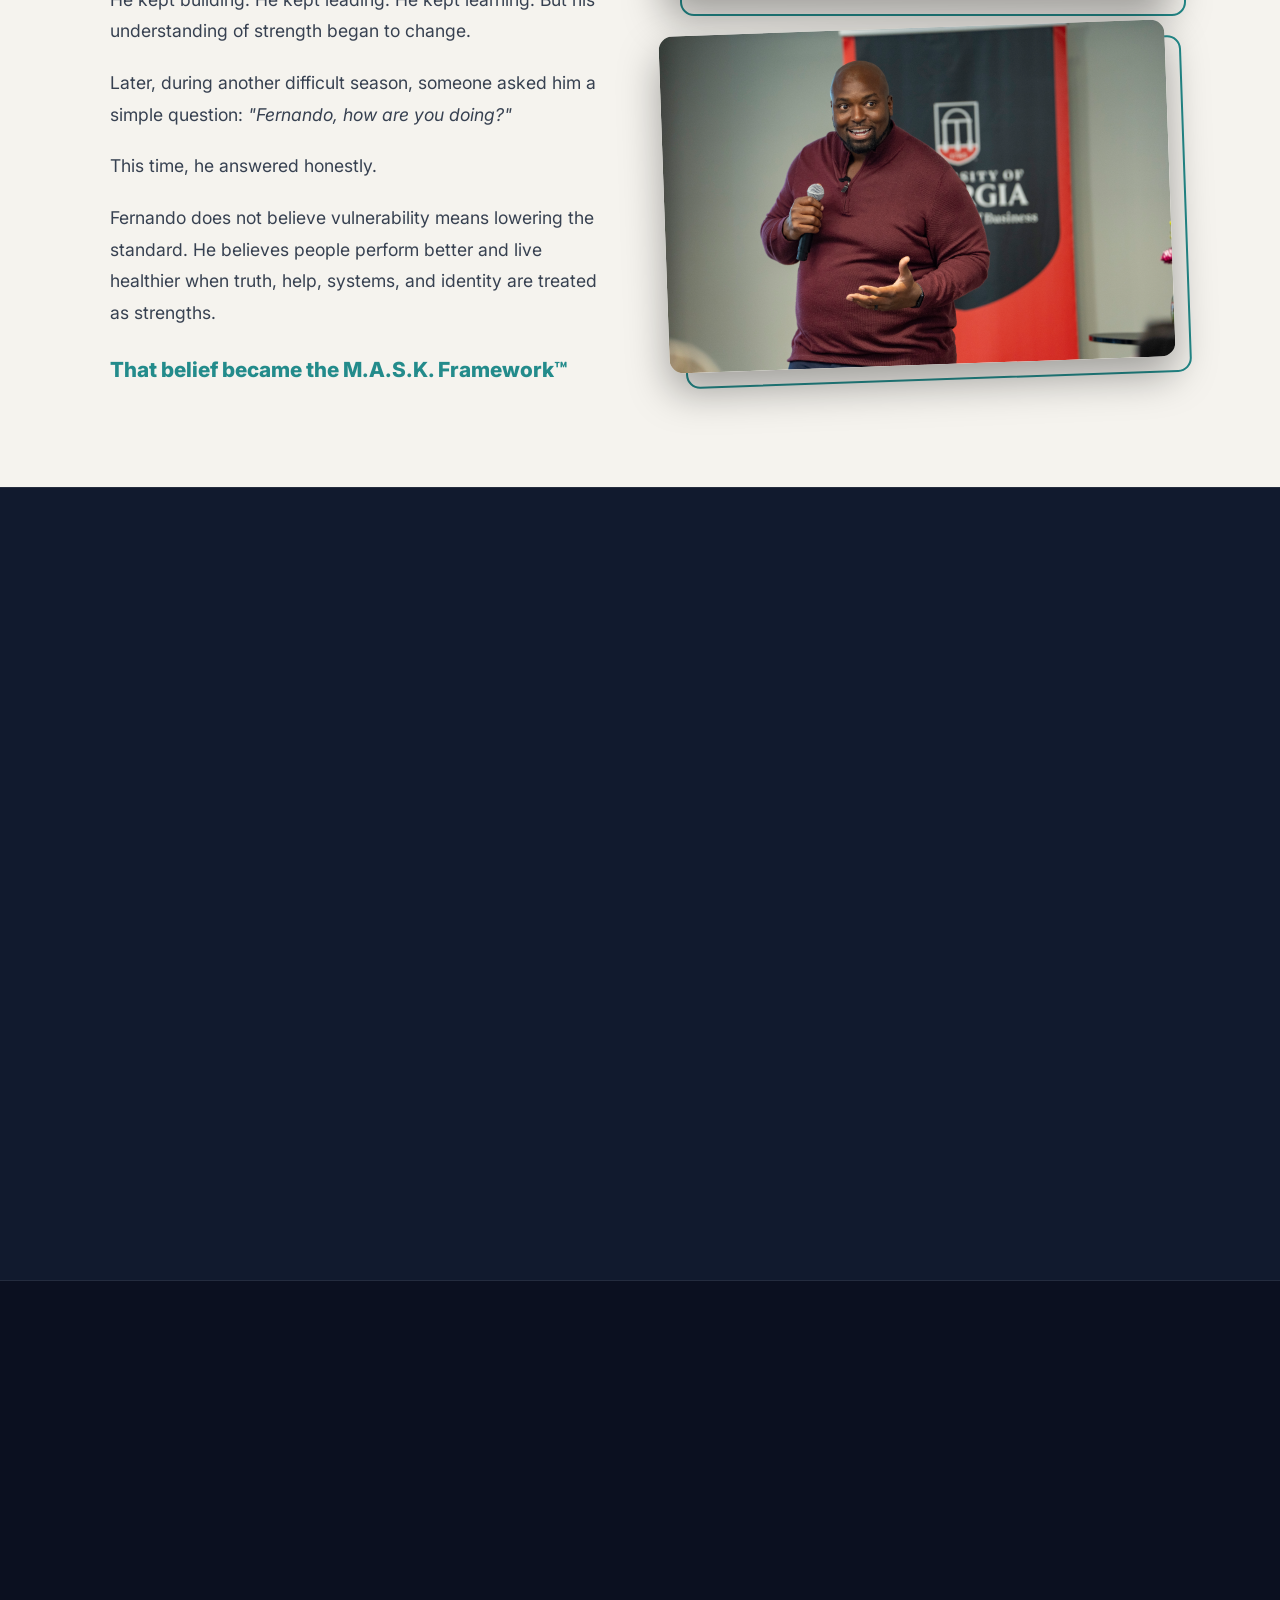
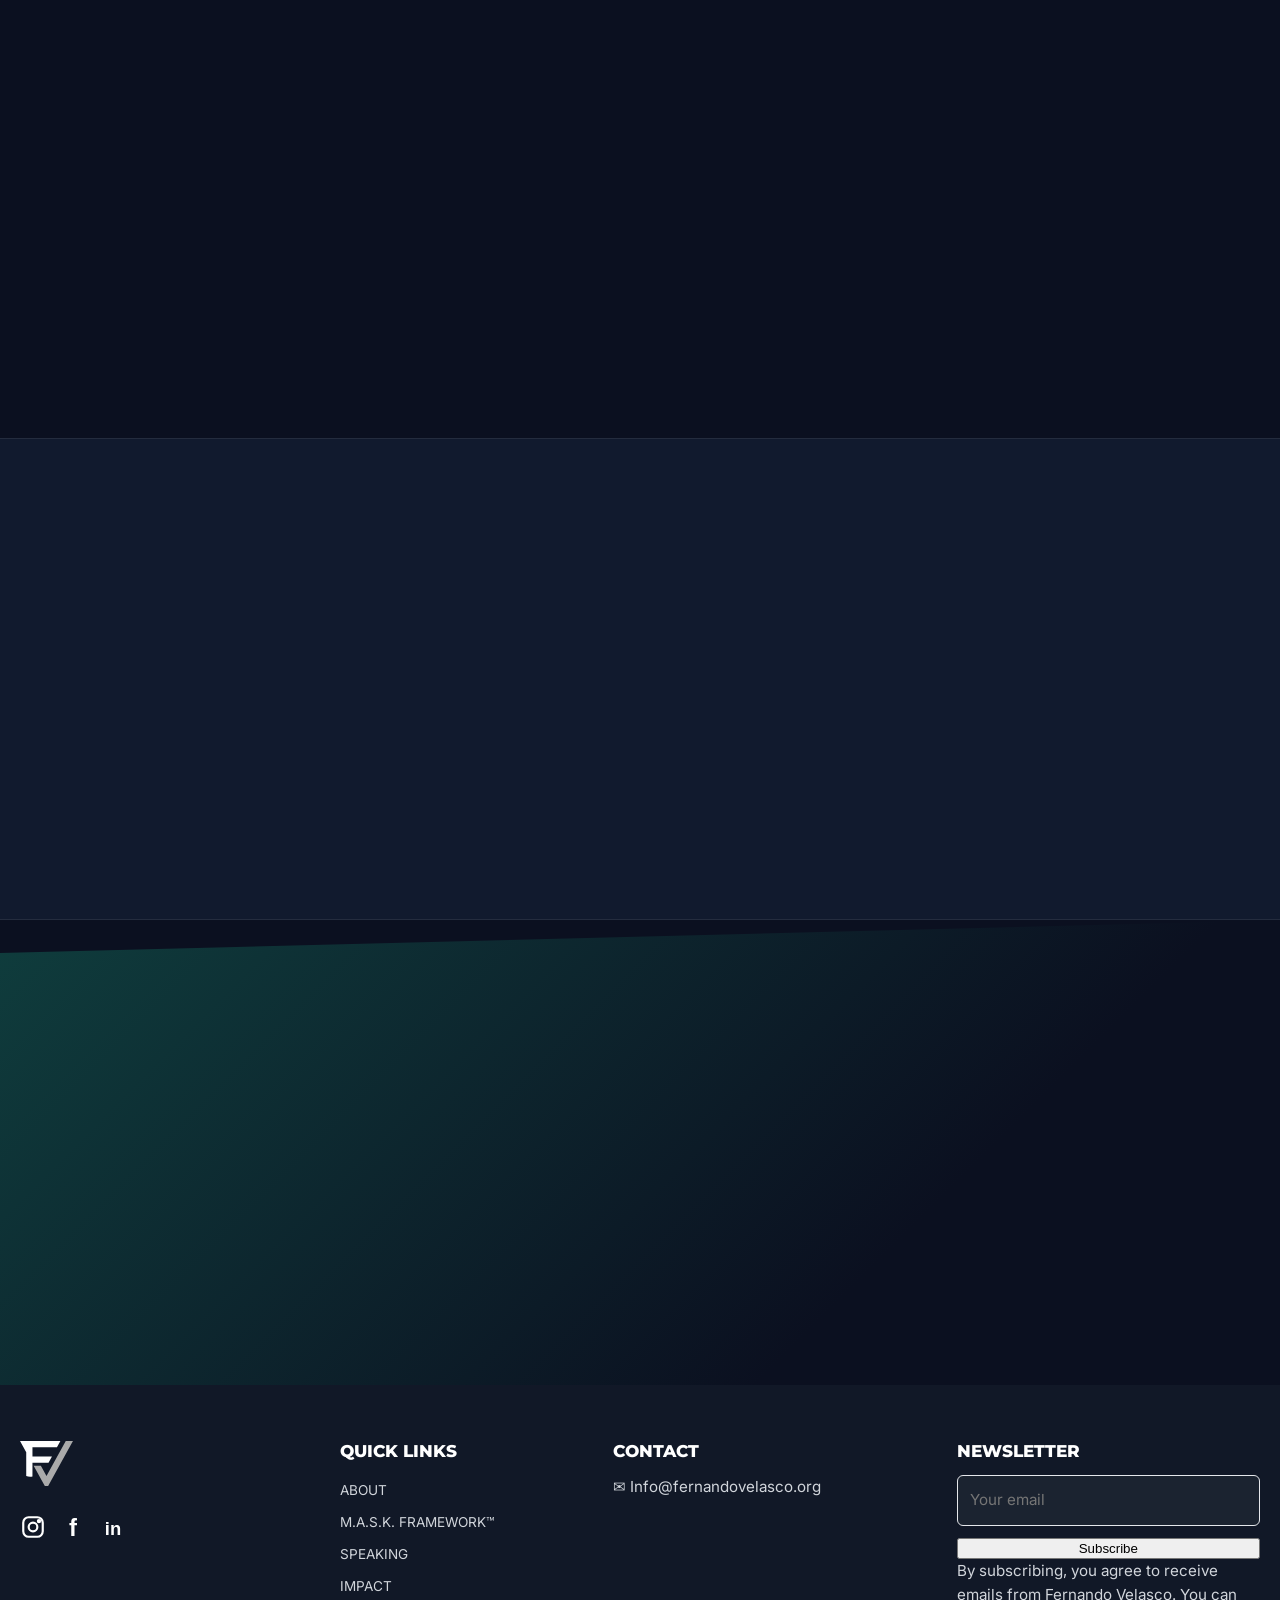
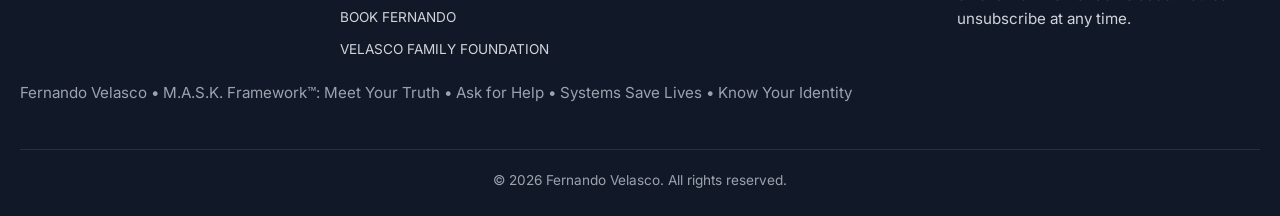
==== commit 09886479: "Finishing client needs" ====
--- a/about.html
+++ b/about.html
@@ -87,7 +87,7 @@
 <!-- ============ HEADER ============ -->
 <header><div class="wrap">
 <a class="logo" href="index.html" aria-label="Fernando Velasco home"><img class="logo-h" src="assets/logos/fv-logo-horizontal-white.svg" alt="Fernando Velasco" width="148" height="36"></a>
-<nav id="nav"><a href="about.html">About</a><a href="mask.html">M.A.S.K.</a><a href="speaking.html">Speaking</a><a href="impact.html">Impact</a></nav>
+<nav id="nav"><a href="about.html">About</a><a href="mask.html">M.A.S.K. Framework™</a><a href="speaking.html">Speaking</a><a href="impact.html">Impact</a></nav>
 <div style="display:flex;gap:10px;align-items:center">
   <button class="btn sm" data-book>Book Fernando</button>
   <button class="menu" id="menu" aria-label="Menu">☰</button>
@@ -135,7 +135,7 @@
         <p class="lead-p" style="font-size:1.1rem;line-height:1.8;margin-bottom:20px">Later, during another difficult season, someone asked him a simple question: <em>"Fernando, how are you doing?"</em></p>
         <p class="lead-p" style="font-size:1.1rem;line-height:1.8;margin-bottom:20px">This time, he answered honestly.</p>
         <p class="lead-p" style="font-size:1.1rem;line-height:1.8;margin-bottom:20px">Fernando does not believe vulnerability means lowering the standard. He believes people perform better and live healthier when truth, help, systems, and identity are treated as strengths.</p>
-        <p style="font-size:1.3rem;font-weight:800;color:var(--teal);margin-top:24px">That belief became M.A.S.K.</p>
+        <p style="font-size:1.3rem;font-weight:800;color:var(--teal);margin-top:24px">That belief became the M.A.S.K. Framework™</p>
       </div>
       <div class="stack fade" style="margin-top:56px">
         <figure class="pic wide"><img src="assets/images/IMG_1845.jpeg" alt="Fernando Velasco in action during an NFL game"></figure>
@@ -239,10 +239,11 @@
       <div>
         <h4>Quick Links</h4>
         <a href="about.html">About</a>
-        <a href="mask.html">M.A.S.K.</a>
+        <a href="mask.html">M.A.S.K. Framework™</a>
         <a href="speaking.html">Speaking</a>
         <a href="impact.html">Impact</a>
         <a href="book.html">Book Fernando</a>
+        <a href="https://www.velascofamilyfoundation.org" target="_blank" rel="noopener">Velasco Family Foundation</a>
       </div>
       <div>
         <h4>Contact</h4>
@@ -257,7 +258,7 @@
         <p class="news-note">By subscribing, you agree to receive emails from Fernando Velasco. You can unsubscribe at any time.</p>
       </div>
     </div>
-    <p class="foot-line">Fernando Velasco • M.A.S.K.: Meet Your Truth • Ask for Help • Systems Save Lives • Know Your Identity</p>
+    <p class="foot-line">Fernando Velasco • M.A.S.K. Framework™: Meet Your Truth • Ask for Help • Systems Save Lives • Know Your Identity</p>
     <p class="foot-copy">&copy; 2026 Fernando Velasco. All rights reserved.</p>
   </div>
 </footer>
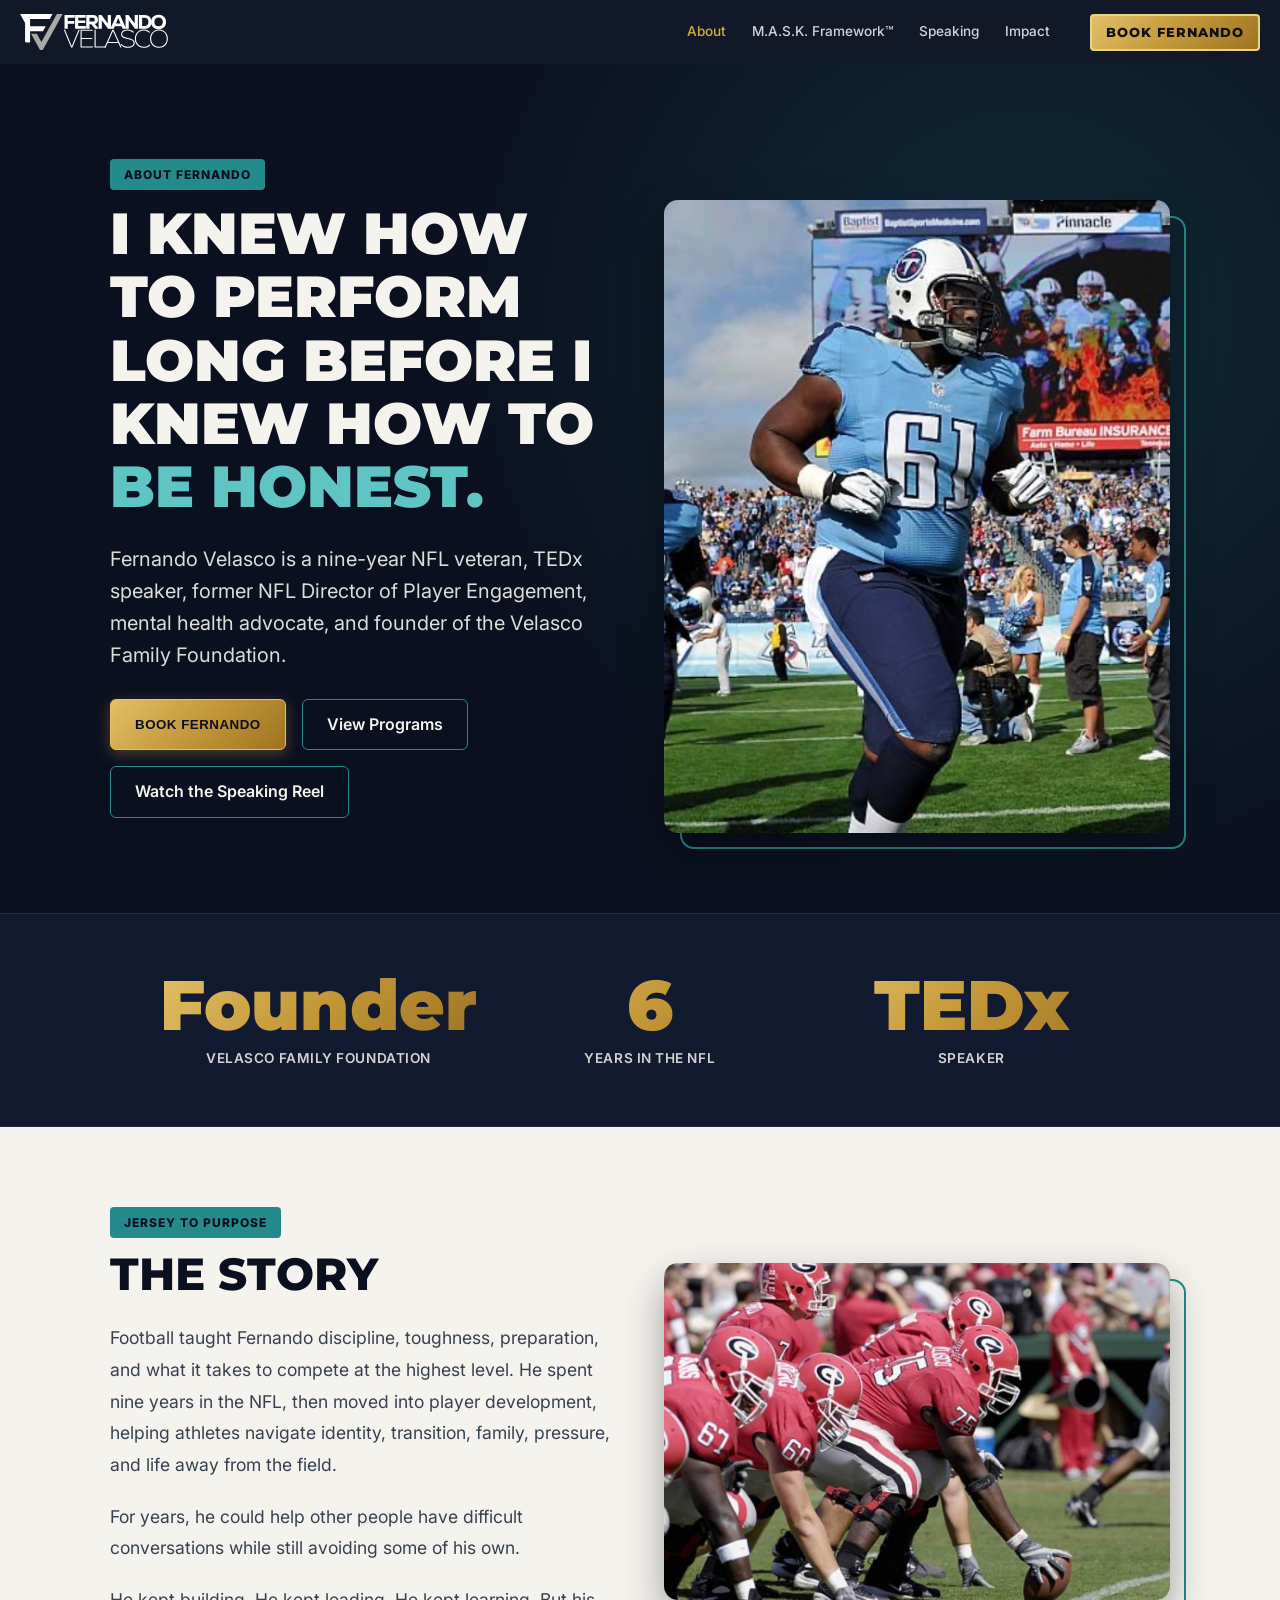
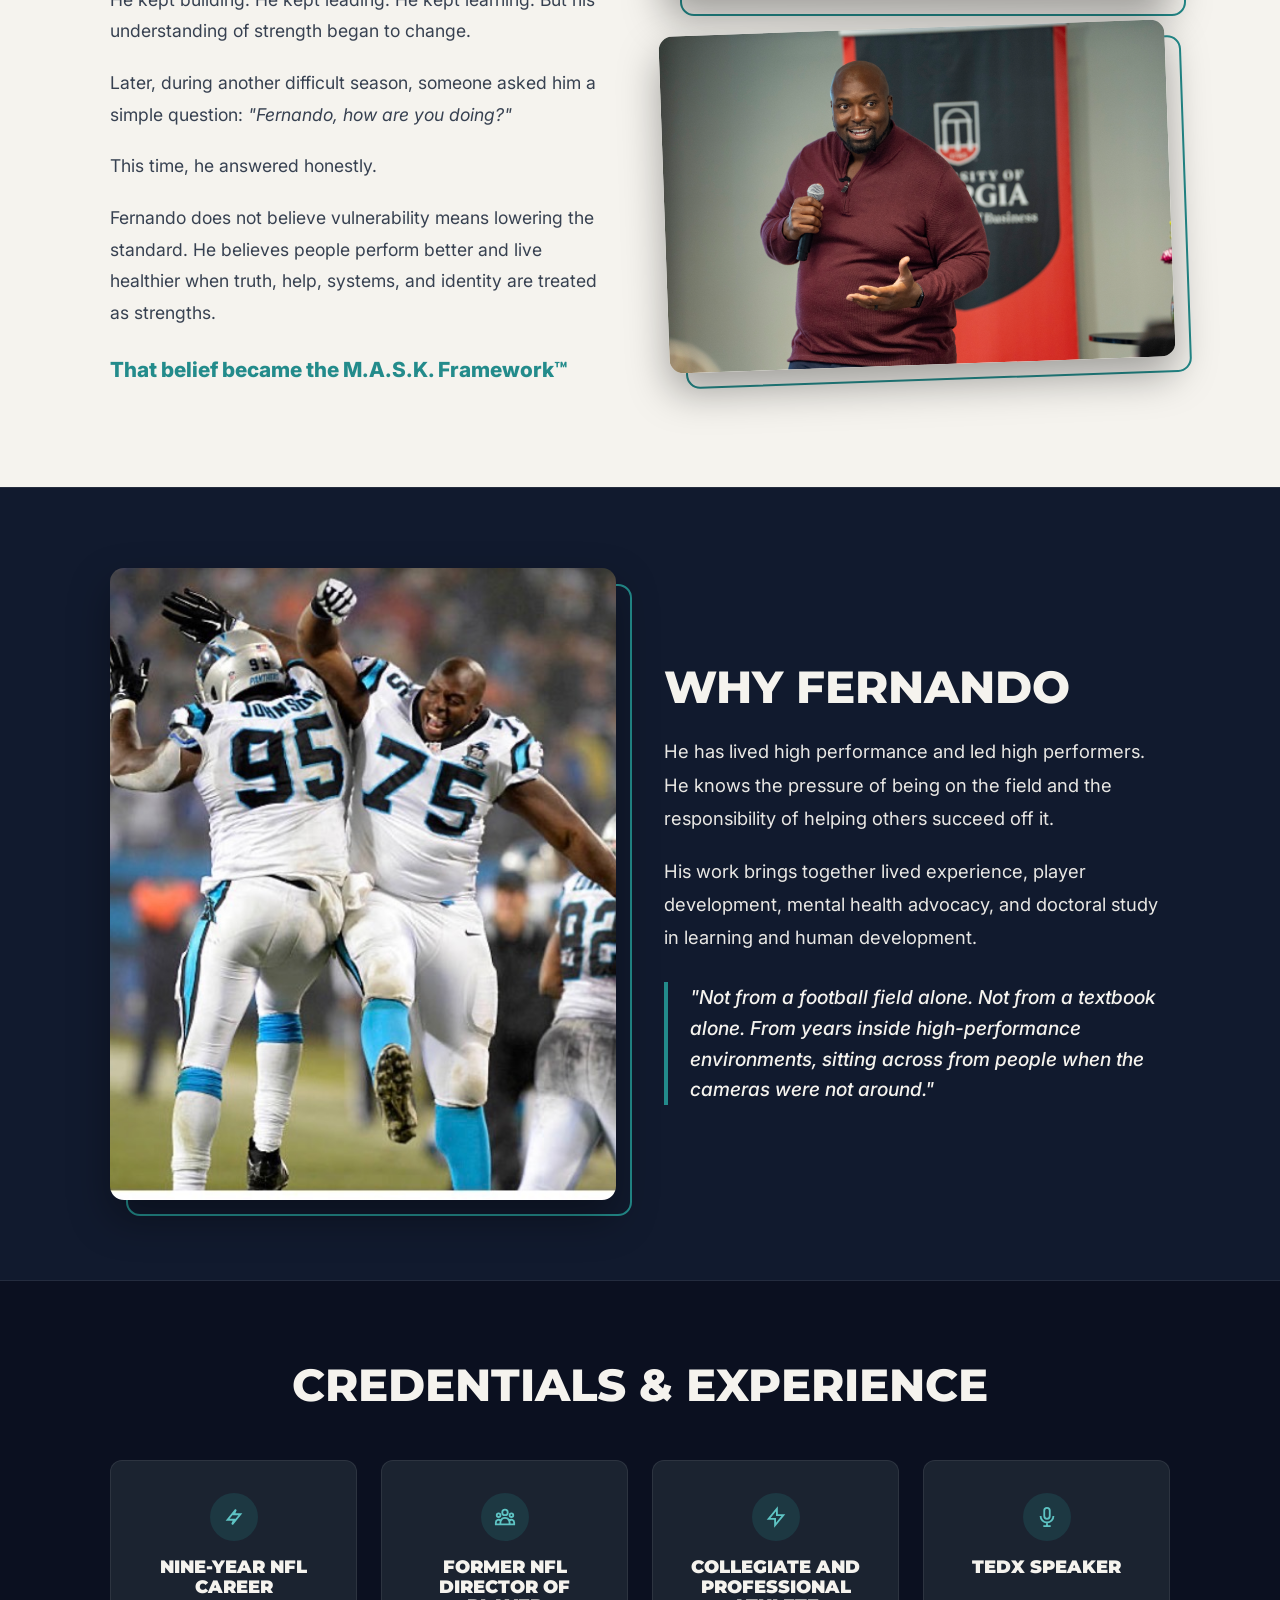
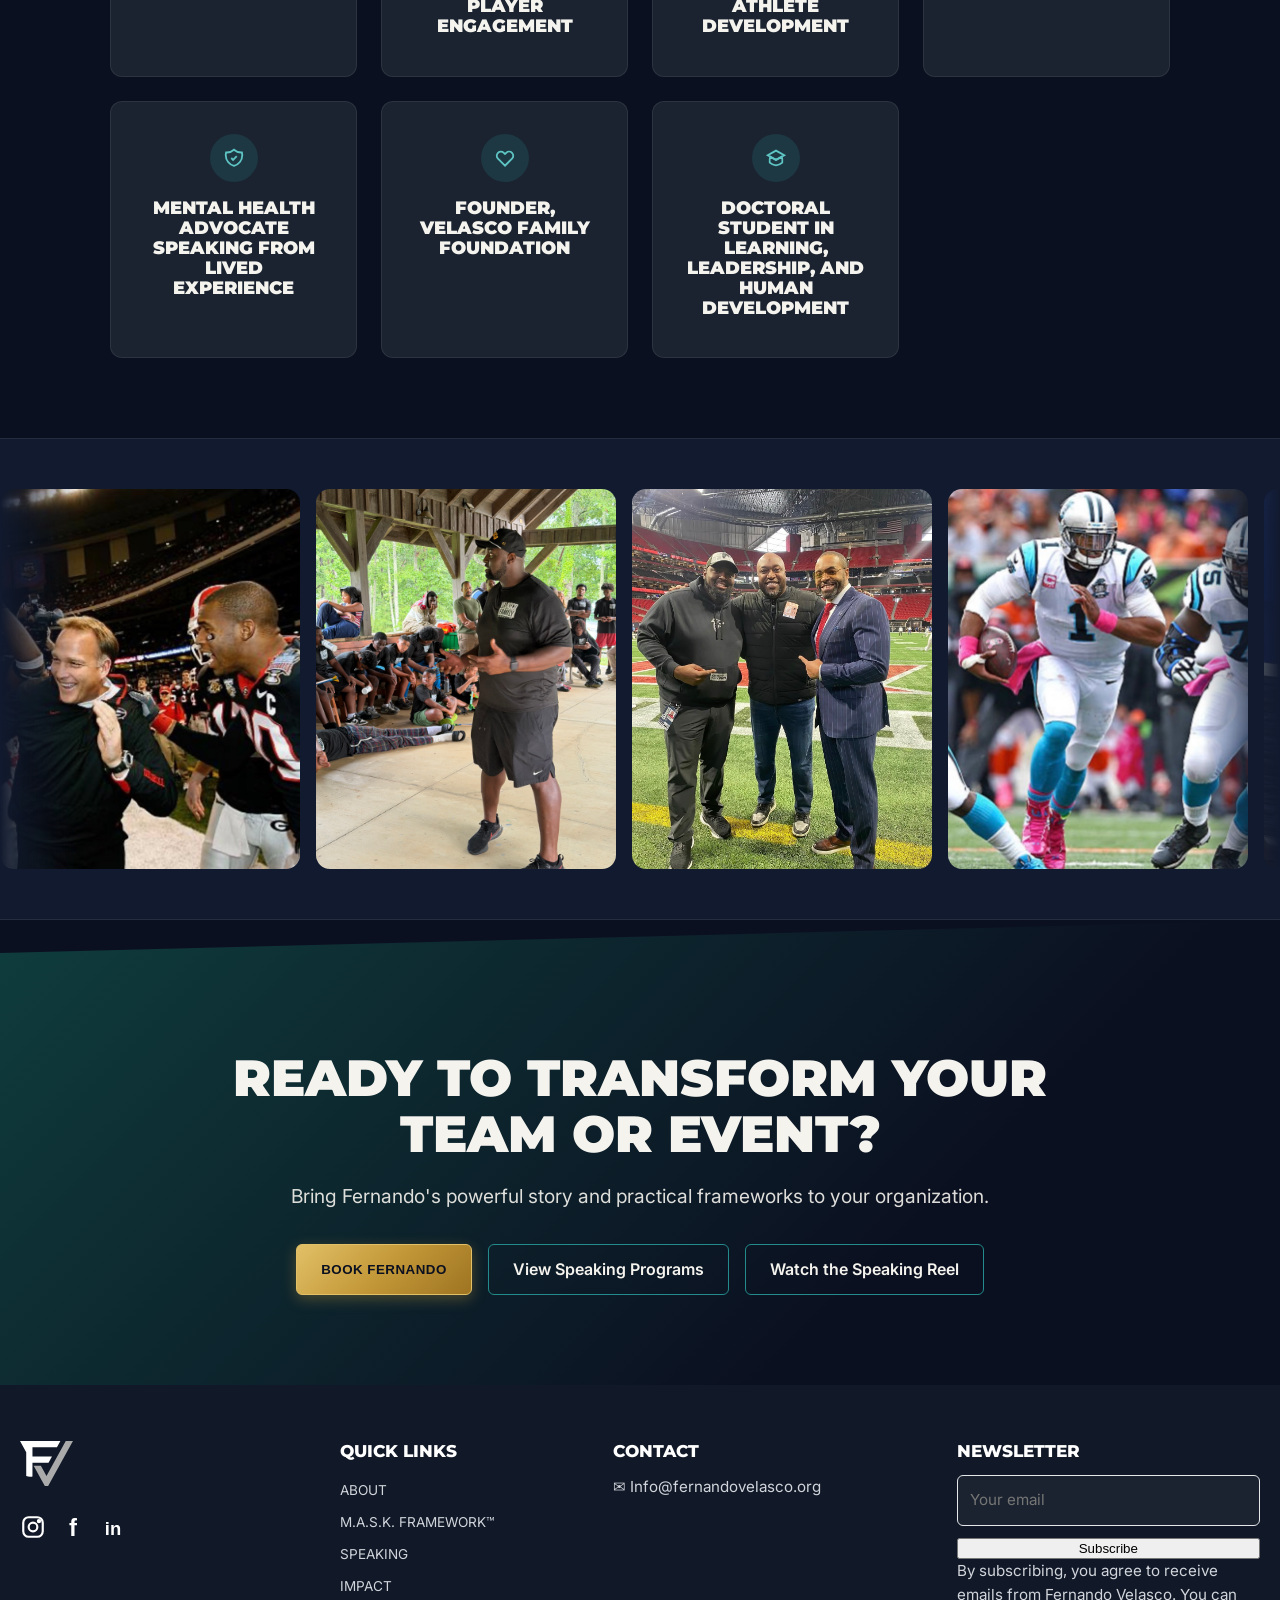
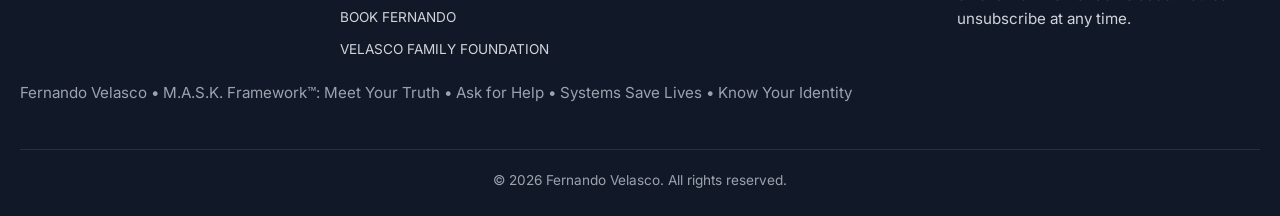
==== commit c698653c: "client changes" ====
--- a/about.html
+++ b/about.html
@@ -106,6 +106,7 @@
         <div style="display:flex;gap:16px;flex-wrap:wrap">
           <button class="btn-gold" data-book>Book Fernando</button>
           <a href="speaking.html" class="btn-teal-outline">View Programs</a>
+          <a href="https://www.youtube.com/watch?v=4SYgYGl21MA" class="btn-teal-outline" data-play-reel>Watch the Speaking Reel</a>
         </div>
       </div>
       <figure class="pic tall" style="margin-top:56px"><img src="assets/images/IMG_1848.jpeg" alt="Young Fernando Velasco in the NFL" style="object-position:center top"></figure>
@@ -219,6 +220,7 @@
     <div style="display:flex;gap:16px;justify-content:center;flex-wrap:wrap">
       <button class="btn-gold" data-book>Book Fernando</button>
       <a href="speaking.html" class="btn-teal-outline">View Speaking Programs</a>
+      <a href="https://www.youtube.com/watch?v=4SYgYGl21MA" class="btn-teal-outline" data-play-reel>Watch the Speaking Reel</a>
     </div>
   </div>
 </section>
